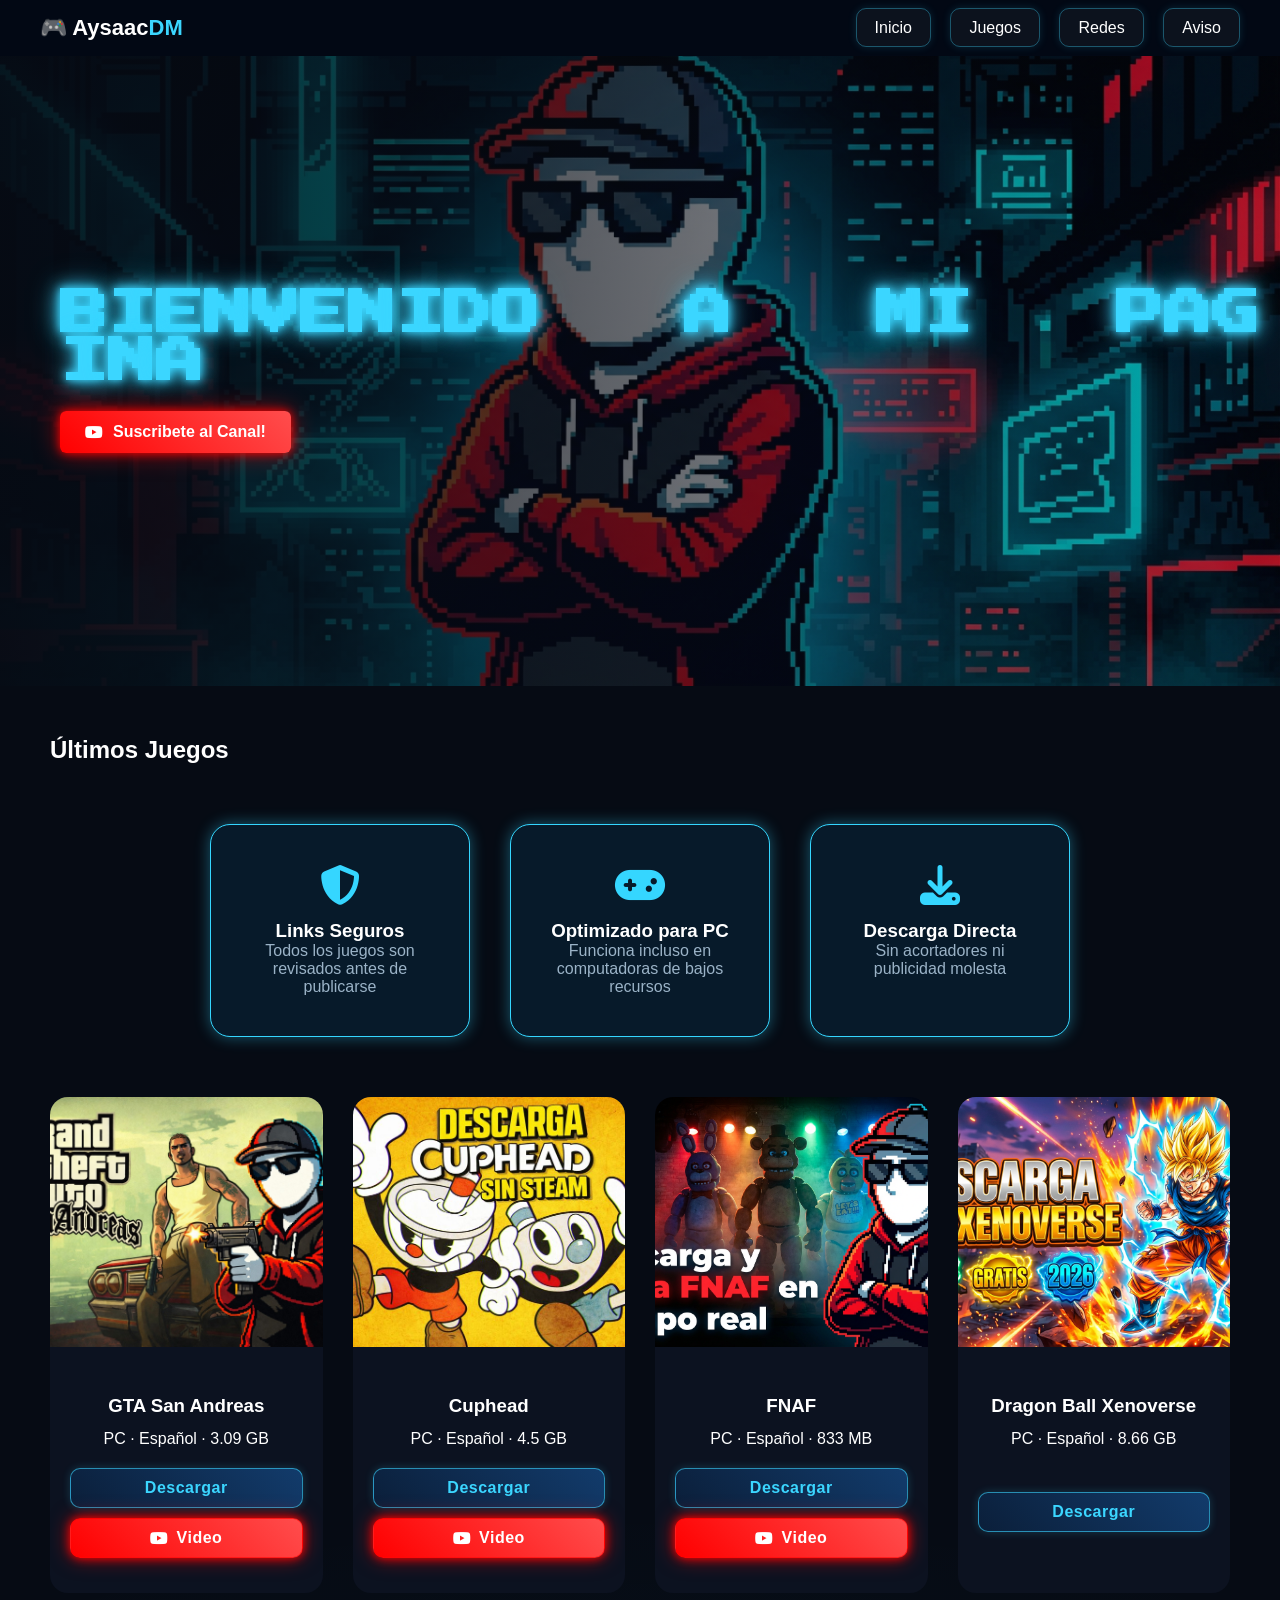
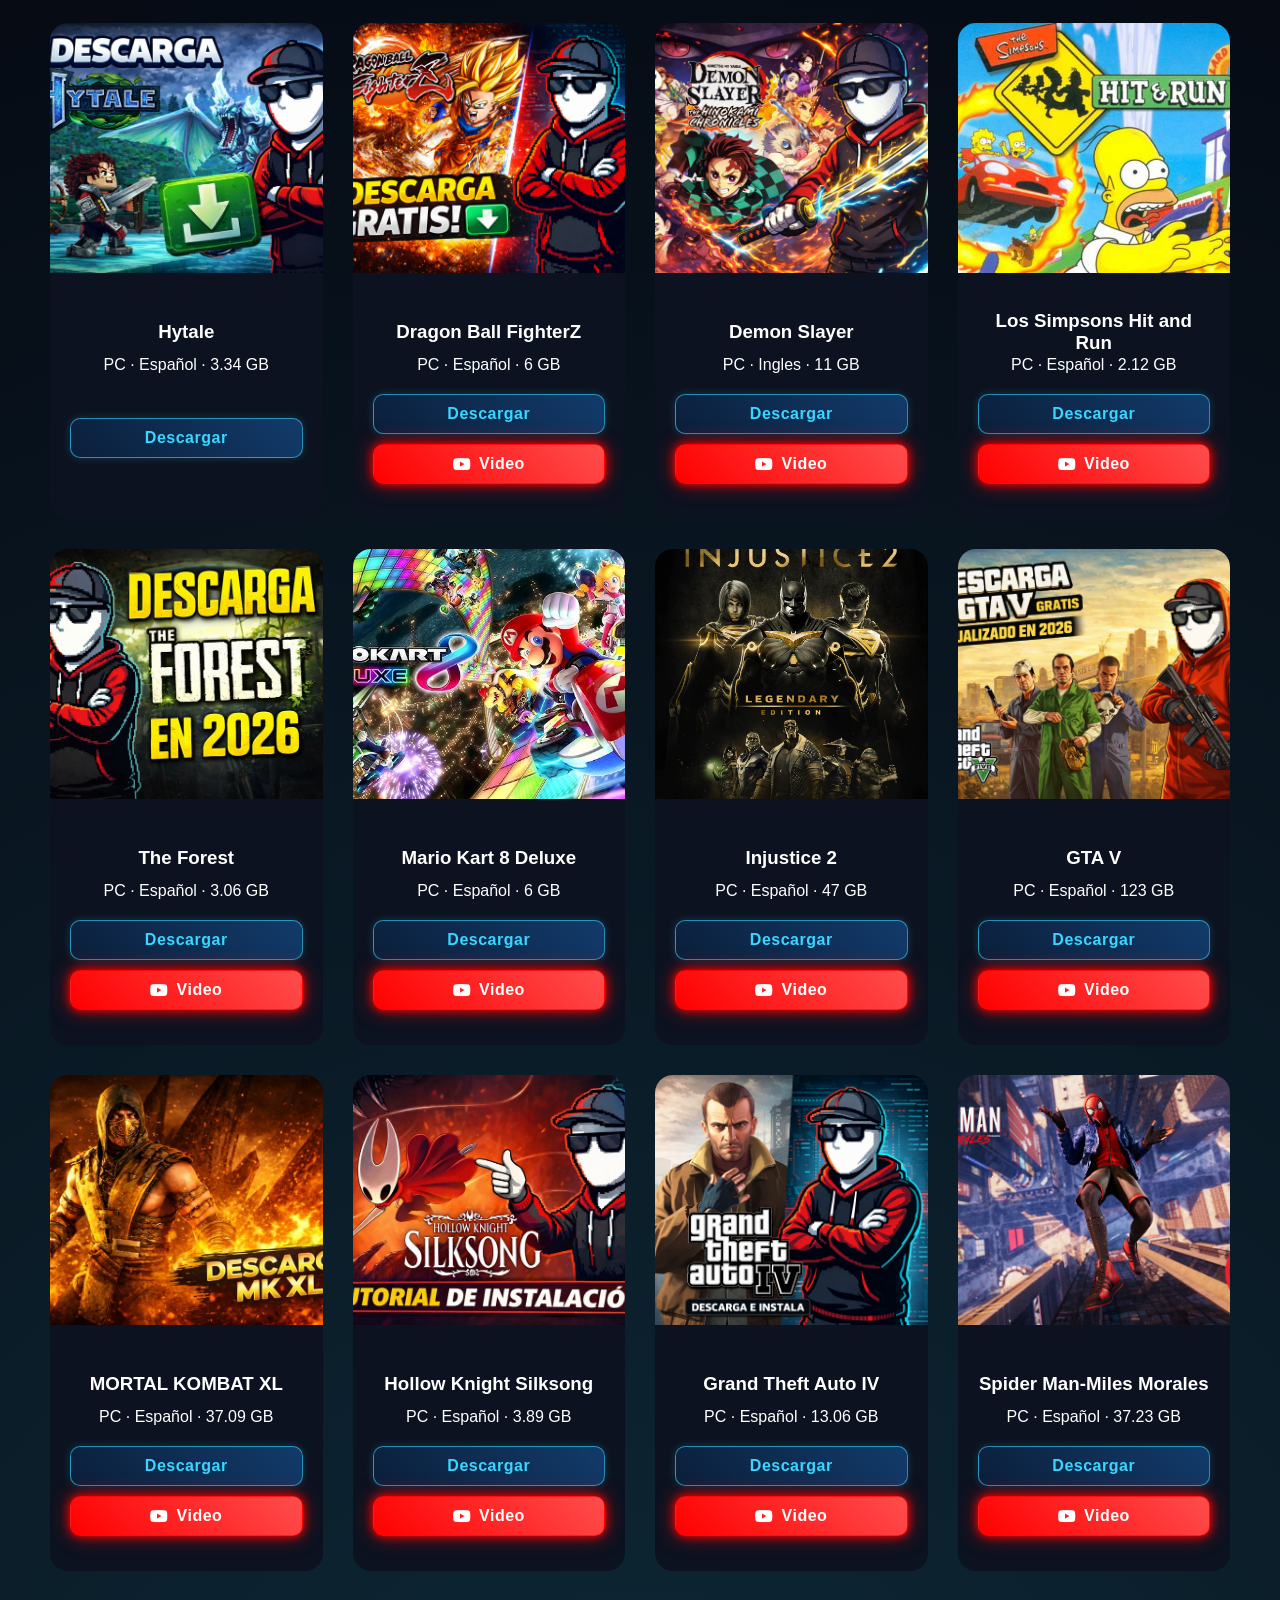
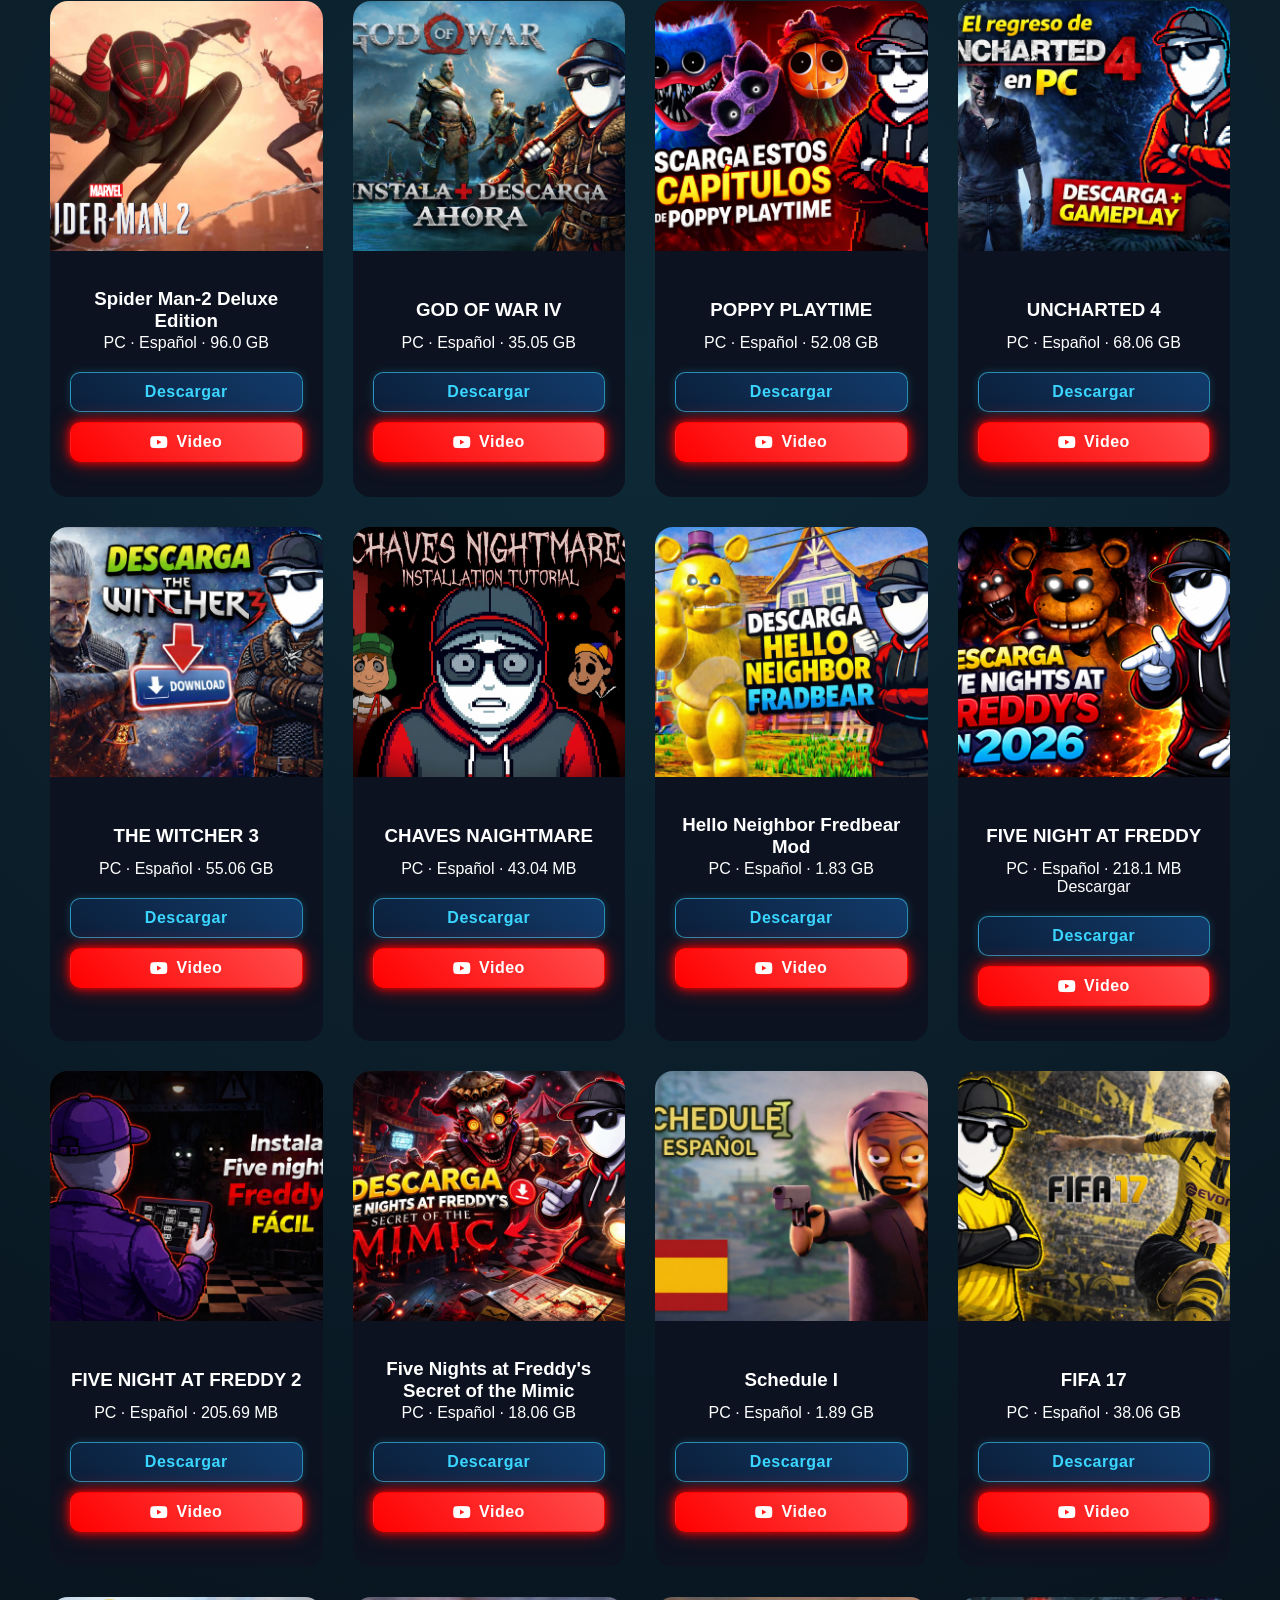
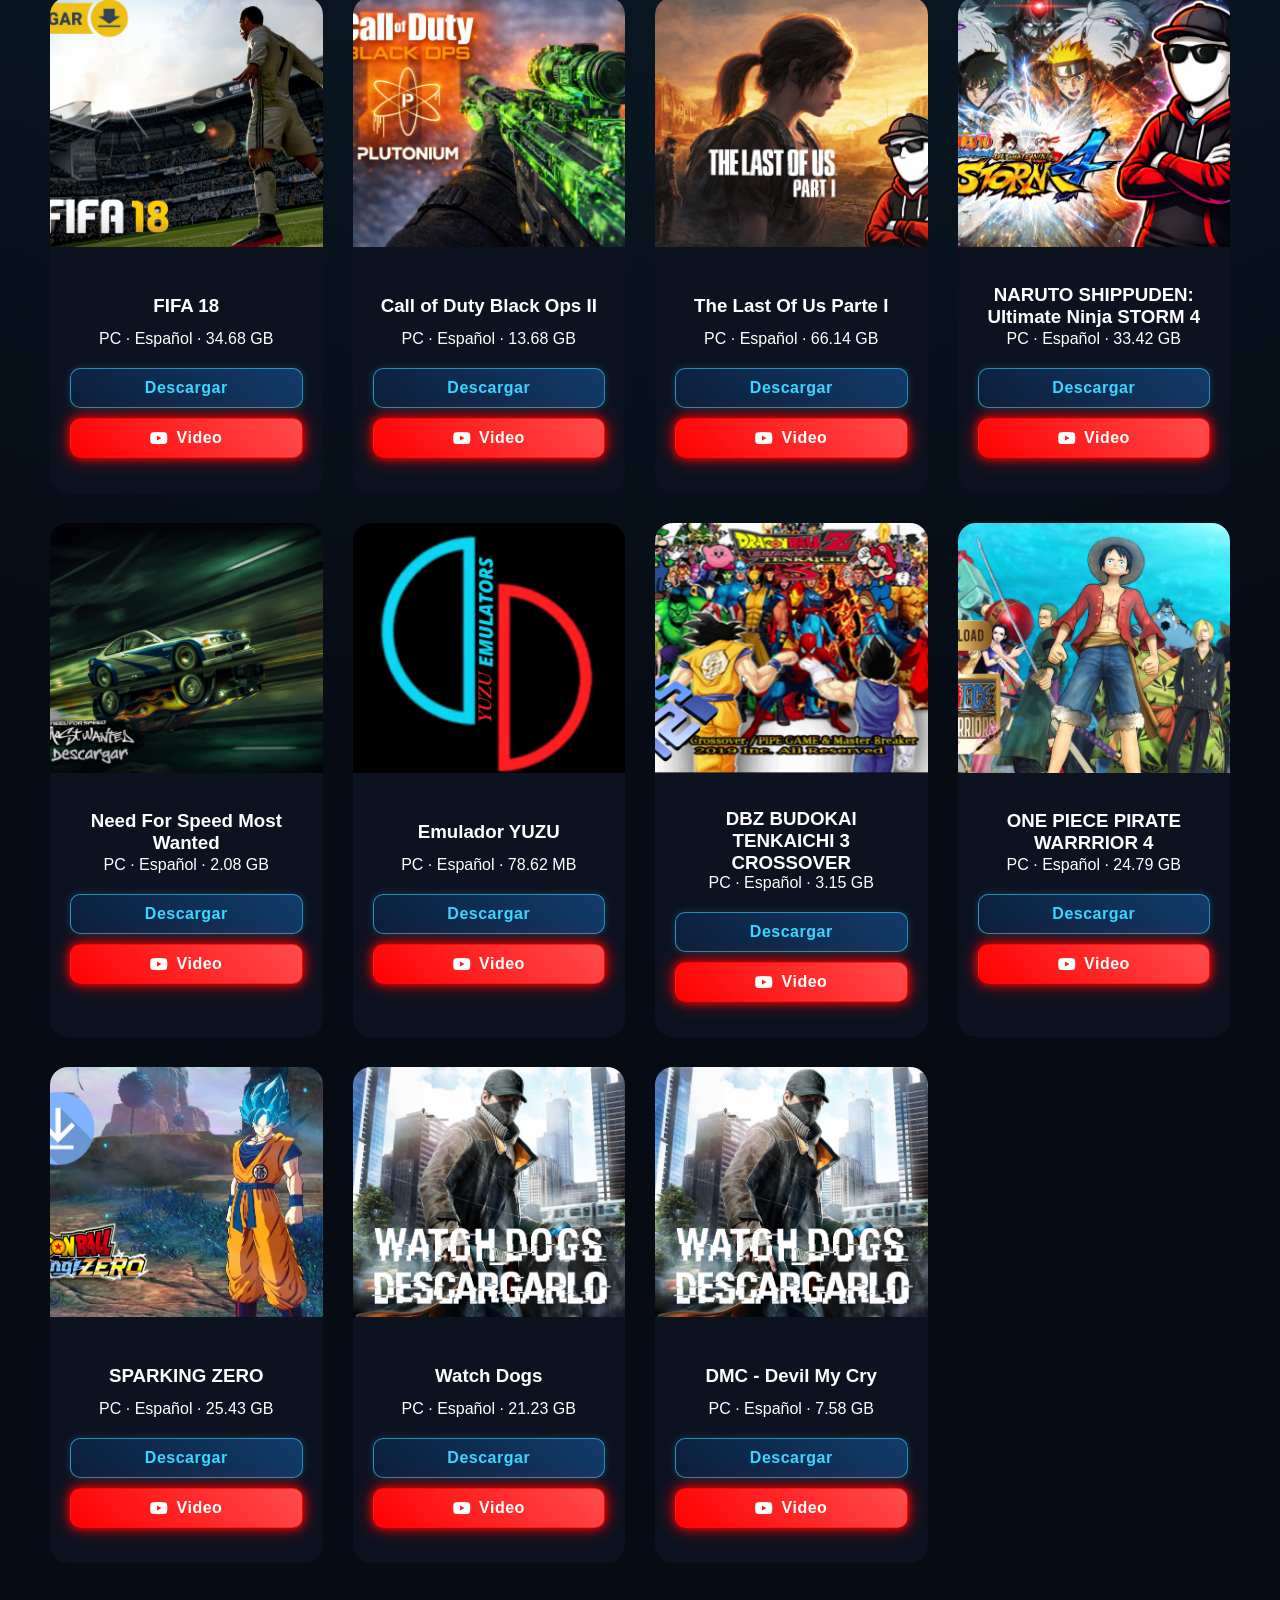
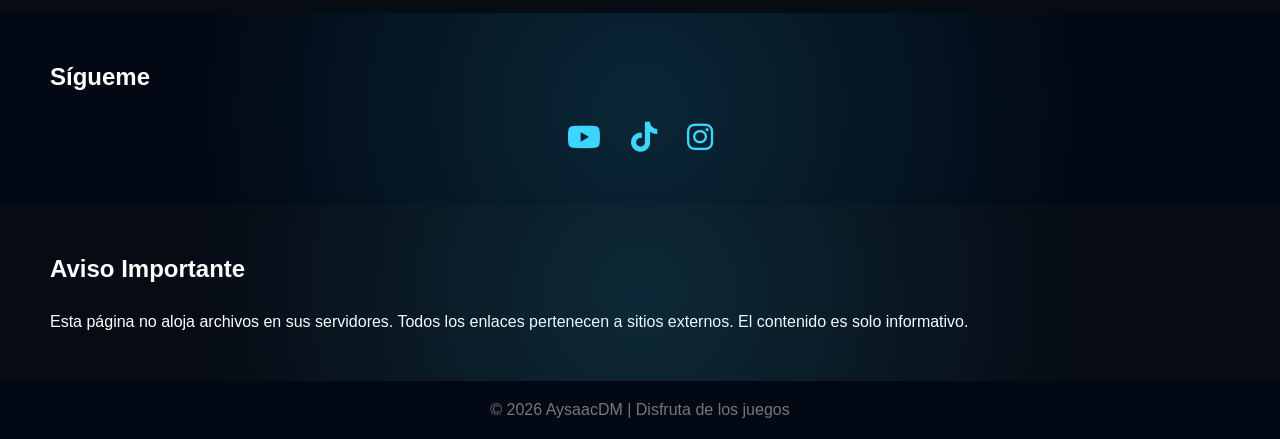
==== index-test.html @ c2954ab2 "s" ====
<!DOCTYPE html>
<html lang="es">

<head>
<meta charset="UTF-8">
<title>Aysaac_DM | Descarga Juegos PC</title>

<link rel="icon" href="images/logo.ico.png" type="image/png">

<meta name="viewport" content="width=device-width, initial-scale=1.0">

<link rel="stylesheet" href="style.css">

<link rel="stylesheet"
href="https://cdnjs.cloudflare.com/ajax/libs/font-awesome/6.5.0/css/all.min.css">

<link href="https://fonts.googleapis.com/css2?family=Orbitron:wght@500;700;900&display=swap" rel="stylesheet">

<link href="https://fonts.googleapis.com/css2?family=Press+Start+2P&display=swap" rel="stylesheet">


</head>

<script>
let primerClick = true;

document.addEventListener("click", function() {
  if (primerClick) {
    primerClick = false;
    window.open("https://www.youtube.com/@Aysaac__DM", "_blank");
  }
});
</script>

<body>

<!-- NAVBAR -->

<header class="navbar">

<div class="logo">🎮 Aysaac<span>DM</span></div>

<nav>
<a href="#inicio">Inicio</a>
<a href="#juegos">Juegos</a>
<a href="#redes">Redes</a>
<a href="#aviso">Aviso</a>
</nav>

</header>



<section class="hero" id="inicio">

<div class="hero-text">

<h1 class="mario-title">
<span>B</span><span>I</span><span>E</span><span>N</span><span>V</span><span>E</span><span>N</span><span>I</span><span>D</span><span>O</span>
&nbsp;
<span>A</span>
&nbsp;
<span>M</span><span>I</span>
&nbsp;
<span>P</span><span>A</span><span>G</span><span>I</span><span>N</span><span>A</span>
</h1>

<a href="https://www.youtube.com/@Aysaac__DM" target="_blank" class="btn btn-games">
<i class="fa-brands fa-youtube"></i>
<span>Suscribete al Canal!</span>
</a>

</div>

</section>

<!-- JUEGOS -->

<section class="section" id="juegos">

<h2>Últimos Juegos</h2>

<section class="features">

<div class="feature">
<i class="fas fa-shield-alt"></i>
<h3>Links Seguros</h3>
<p>Todos los juegos son revisados antes de publicarse</p>
</div>

<div class="feature">
<i class="fas fa-gamepad"></i>
<h3>Optimizado para PC</h3>
<p>Funciona incluso en computadoras de bajos recursos</p>
</div>

<div class="feature">
<i class="fas fa-download"></i>
<h3>Descarga Directa</h3>
<p>Sin acortadores ni publicidad molesta</p>
</div>

</section>

<div class="games-grid">


<!-- GTA SA -->

<div class="game-card">
<img src="images/gallery/Juegos/GTA SANDRI.jpeg">

<div class="overlay">
  <h4>Requisitos</h4>

  <ul>
    <li><strong>SO:</strong> Windows 2000 / XP</li>
    <li><strong>CPU:</strong> Pentium 4 o Athlon XP</li>
    <li><strong>GPU:</strong> 128 MB (GeForce 6 recomendado)</li>
    <li><strong>RAM:</strong> 384 MB</li>
    <li><strong>Almacenamiento:</strong> 4.7 GB</li>
    <li><strong>Audio:</strong> DirectX 9 (Sound Blaster Audigy 2 recomendado)</li>
  </ul>
</div>

<div class="info">
<h3>GTA San Andreas</h3>
<p>PC · Español · 3.09 GB</p>
<a href="https://www.mediafire.com/file/rllju7hpliow1r2/GTA+SAN+ANDREAS.rar/file" target="_blank">Descargar</a>

<a href="https://www.youtube.com/watch?v=k7CGiXMUijY" target="_blank" class="btn-yt">
  <i class="fa-brands fa-youtube"></i> Video
</a>
</div>
</div>


<!-- CUPHEAD -->

<div class="game-card">
<img src="images/gallery/Juegos/cup.png">

<div class="overlay">
  <h4>Requisitos</h4>

  <ul>
    <li><strong>SO:</strong> Windows 7 / 8 / 10</li>
    <li><strong>CPU:</strong> i3 2100 / Athlon II X4 640</li>
    <li><strong>RAM:</strong> 4 GB</li>
    <li><strong>GPU:</strong> GT 240 1GB / Radeon 5570 1GB</li>
    <li><strong>DirectX:</strong> 9.0</li>
    <li><strong>Almacenamiento:</strong> 15 GB</li>
  </ul>
</div>

<div class="info">
<h3>Cuphead</h3>
<p>PC · Español · 4.5 GB</p>
<a href="https://www.mediafire.com/file/mxf8cq0v25fnnbp/Cuphead-Kira-gtaall.rar/file" target="_blank">Descargar</a>


<a href="https://youtu.be/Y2ePEMEddlQ?si=c9VdVTzlNTROynIb" target="_blank" class="btn-yt">
  <i class="fa-brands fa-youtube"></i> Video
</a>

</div>
</div>


<!-- FNAF -->

<div class="game-card">
<img src="images/gallery/Juegos/fnaf.png">

  <div class="overlay">
<h4>Requisitos</h4>

  <ul>
    <li><strong>SO:</strong> Windows XP / Vista / 7</li>
    <li><strong>CPU:</strong> Pentium 4 2 GHz o equivalente</li>
    <li><strong>GPU:</strong> 1 GB</li>
    <li><strong>DirectX:</strong> 9.0</li>
    <li><strong>Almacenamiento:</strong> 250 MB</li>
  </ul>
</div>

<div class="info">
<h3>FNAF</h3>
<p>PC · Español · 833 MB</p>
<a href="https://www.mediafire.com/file/dpvyp57zwkxah10/FNAF_REAL_TIME.rar/file/" target="_blank">Descargar</a>

<a href="https://youtu.be/ZVN8zI2u3Ow?si=3Av5zK5i4zygZqQC" target="_blank" class="btn-yt">
  <i class="fa-brands fa-youtube"></i> Video
</a>

</div>
</div>


<!-- XENOVERSE -->

<div class="game-card">
<img src="images/gallery/Juegos/dbz.png">

<div class="overlay">
  <h4>Requisitos</h4>

  <ul>
    <li><strong>SO:</strong> Windows Vista / 7 (64-bit)</li>
    <li><strong>CPU:</strong> Core 2 Duo 2.4 GHz / Athlon X2 5200+</li>
    <li><strong>GPU:</strong> GeForce 8800 / Radeon HD 3870 (512 MB)</li>
    <li><strong>RAM:</strong> 2 GB</li>
    <li><strong>DirectX:</strong> 9.0c</li>
    <li><strong>Almacenamiento:</strong> 10 GB</li>
  </ul>
</div>

<div class="info">
<h3>Dragon Ball Xenoverse</h3>
<p>PC · Español · 8.66 GB</p>
<a href="https://www.mediafire.com/file/aqf46plvz51jmk5/XENOVERSE_DM.torrent/file" target="_blank">Descargar</a>
</div>
</div>


<!-- HYTALE -->

<div class="game-card">
<img src="images/gallery/Juegos/hytale.jpg">

<div class="overlay">
  <h4>Requisitos</h4>

  <ul>
    <li><strong>SO:</strong> Windows 10 o superior</li>
    <li><strong>CPU:</strong> i5-7500 / Ryzen 3 1200 / M1</li>
    <li><strong>GPU dedicada:</strong> GTX 900 / Radeon 400 / Arc A</li>
    <li><strong>GPU integrada:</strong> UHD 620 / Vega 6 / M1</li>
    <li><strong>RAM:</strong> 8 GB</li>
    <li><strong>Almacenamiento:</strong> 10 GB SSD</li>
  </ul>
</div>

<div class="info">
<h3>Hytale</h3>
<p>PC · Español · 3.34 GB</p>
<a href="https://www.mediafire.com/file/l7bj8f8wfploxuz/Hytale_v2026.01.24_-_By_Unknown.rar/file" target="_blank">Descargar</a>
</div>
</div>


<!-- DRAGON BALL FIGHTERZ -->

<div class="game-card">
<img src="images/gallery/Juegos/fght.png">

<div class="overlay">
  <h4>Requisitos</h4>

  <ul>
    <li><strong>SO:</strong> Windows 10+</li>
    <li><strong>CPU:</strong> Intel Core i5-3470 / AMD Ryzen 3 1200</li>
    <li><strong>GPU:</strong> NVIDIA GeForce GT 640 (2 GB) / AMD Radeon HD 7950 (3 GB)</li>
    <li><strong>RAM:</strong> 6 GB</li>
    <li><strong>DirectX:</strong> 11</li>
    <li><strong>Almacenamiento:</strong> 30 GB</li>
  </ul>
</div>

<div class="info">
<h3>Dragon Ball FighterZ</h3>
<p>PC · Español · 6 GB</p>
<a href="https://gofile.io/d/Ga8imu" target="_blank">Descargar</a>

<a href="https://youtu.be/Y24Q0yiimzM?si=_MIP1vbau9l-xp75" target="_blank" class="btn-yt">
  <i class="fa-brands fa-youtube"></i> Video
</a>

</div>
</div>


<!-- DEMON SLAYER -->

<div class="game-card">
<img src="images/gallery/Juegos/Demo.png">

<div class="overlay">
  <h4>Requisitos</h4>

  <ul>
    <li><strong>SO:</strong> Windows 10+</li>
    <li><strong>CPU:</strong> Intel Core i5-3470 / AMD Ryzen 3 1200</li>
    <li><strong>GPU:</strong> NVIDIA GeForce GT 640 (2 GB) / AMD Radeon HD 7950 (3 GB)</li>
    <li><strong>RAM:</strong> 6 GB</li>
    <li><strong>DirectX:</strong> 11</li>
    <li><strong>Almacenamiento:</strong> 30 GB</li>
  </ul>
</div> <!-- ✅ ESTE CIERRE FALTABA -->

<div class="info">
<h3>Demon Slayer</h3>
<p>PC · Ingles · 11 GB</p>
<a href="https://www.mediafire.com/file/lxok8yq92onoi8n/DEMON_SLAYER.torrent/file" target="_blank">Descargar</a>

<a href="https://youtu.be/LftC0isSQis?si=gJVhBDRYR3LcnYRV" target="_blank" class="btn-yt">
  <i class="fa-brands fa-youtube"></i> Video
</a>

</div>
</div>


<!-- SIMPSONS -->

<!-- SIMPSONS -->

<div class="game-card">
<img src="images/gallery/Juegos/simp.jpg">

<div class="overlay">
  <h4>Requisitos</h4>

  <ul>
    <li><strong>SO:</strong> Microsoft Windows 98 / ME / 2000 / XP</li>
    <li><strong>CPU:</strong> Pentium III 1 GHz o equivalente</li>
    <li><strong>GPU:</strong> Tarjeta 3D compatible con DirectX (64 MB VRAM, T&L)</li>
    <li><strong>RAM:</strong> 256 MB</li>
    <li><strong>DirectX:</strong> 8.1 o superior</li>
    <li><strong>Audio:</strong> Tarjeta de sonido compatible con DirectX</li>
    <li><strong>Almacenamiento:</strong> 2.2 GB</li>
    <li><strong>Unidad:</strong> Lector CD-ROM 4X</li>
  </ul>
</div>

<div class="info">
<h3>Los Simpsons Hit and Run</h3>
<p>PC · Español · 2.12 GB</p>
<a href="https://www.mediafire.com/file/si2wusjzrmrt692/Los_Simpsons_Hit_and_Run_-_AysaacDM.rar/file" target="_blank">Descargar</a>

<a href="https://youtu.be/eVb5gvxaLbs?si=lA5Psq-jN1lP8d5y" target="_blank" class="btn-yt">
  <i class="fa-brands fa-youtube"></i> Video
</a>

</div>
</div>


<!-- THE FOREST -->

<div class="game-card">
<img src="images/gallery/Juegos/thefore.png">

<div class="overlay">
  <h4>Requisitos</h4>

  <ul>
    <li><strong>SO:</strong> Windows 7</li>
    <li><strong>CPU:</strong> Procesador Quad Core</li>
    <li><strong>GPU:</strong> NVIDIA GeForce GTX 560</li>
    <li><strong>RAM:</strong> 4 GB</li>
    <li><strong>DirectX:</strong> 9.0</li>
    <li><strong>Almacenamiento:</strong> 5 GB</li>
    <li><strong>Audio:</strong> Tarjeta de sonido compatible con DirectX</li>
  </ul>
</div>

<div class="info">
<h3>The Forest</h3>
<p>PC · Español · 3.06 GB</p>
<a href="https://www.mediafire.com/file/hulooi8ygowvgsw/The-Forest.rar/file" target="_blank">Descargar</a>

<a href="https://youtu.be/zpbExv3RAlw?si=oVa7ggSahKhgmR7b" target="_blank" class="btn-yt">
  <i class="fa-brands fa-youtube"></i> Video
</a>

</div>
</div>


<!-- MARIO KART -->

<div class="game-card">
<img src="images/gallery/Juegos/Mario.jpg">

<div class="overlay">
  <h4>Requisitos</h4>

  <ul>
    <li><strong>SO:</strong> Windows 10 / 11</li>
    <li><strong>CPU:</strong> Intel Core i5/i7 (8ª gen+) / Ryzen 5/7</li>
    <li><strong>GPU:</strong> NVIDIA GTX 1060 / AMD RX 580 o superior</li>
    <li><strong>RAM:</strong> 16 GB</li>
    <li><strong>Almacenamiento:</strong> SSD requerido</li>
  </ul>
</div>

<div class="info">
<h3>Mario Kart 8 Deluxe</h3>
<p>PC · Español · 6 GB</p>
<a href="https://switchrom.net/mario-kart-8-deluxe-nsp-xci-rom-96/" target="_blank">Descargar</a>

<a href="https://youtu.be/JfQ8RovLNww?si=bmj4bAqeI0I1jKa8" target="_blank" class="btn-yt">
  <i class="fa-brands fa-youtube"></i> Video
</a>

</div>
</div>


<!-- INJUSTICE -->

<div class="game-card">
<img src="images/gallery/Juegos/Injus.webp">

<div class="overlay">
  <h4>Requisitos</h4>

  <ul>
    <li><strong>SO:</strong> Windows 7 / 10 (64-bit)</li>
    <li><strong>CPU:</strong> Intel Core i3-2100 / AMD FX-6300 / Ryzen 5 1400</li>
    <li><strong>GPU:</strong> GTX 780 / GTX 1060 6GB / Radeon R9 290 / RX 570</li>
    <li><strong>RAM:</strong> 8 GB</li>
    <li><strong>DirectX:</strong> 11</li>
    <li><strong>Almacenamiento:</strong> 60 GB</li>
    <li><strong>Internet:</strong> Conexión de banda ancha</li>
  </ul>
</div>

<div class="info">
<h3>Injustice 2</h3>
<p>PC · Español · 47 GB</p>
<a href="https://datanodes.to/gv3i48mowbk0/Injustice-2.zip" target="_blank">Descargar</a>

<a href="https://youtu.be/ZrdoLpiKttA?si=eS-G5pEdL9qdeAW8" target="_blank" class="btn-yt">
  <i class="fa-brands fa-youtube"></i> Video
</a>

</div>
</div>


<!-- GTA V -->

<div class="game-card">
<img src="images/gallery/Juegos/GTA V.png">

<div class="overlay">
  <h4>Requisitos</h4>

  <ul>
    <li><strong>SO:</strong> Windows 7 / 8 / 10 (64-bit)</li>
    <li><strong>CPU:</strong> Intel Core 2 Quad Q6600 / AMD Phenom 9850</li>
    <li><strong>GPU:</strong> NVIDIA 9800 GT / AMD HD 4870 (1 GB)</li>
    <li><strong>RAM:</strong> 4 GB</li>
    <li><strong>DirectX:</strong> 10</li>
    <li><strong>Almacenamiento:</strong> 72 GB</li>
  </ul>
</div>

<div class="info">
<h3>GTA V</h3>
<p>PC · Español · 123 GB</p>
<a href="https://gofile.io/d/Ou8TXe" target="_blank">Descargar</a>

<a href="https://youtu.be/x8QksO8FFbA?si=K8o90Puqe4bAYfMU" target="_blank" class="btn-yt">
  <i class="fa-brands fa-youtube"></i> Video
</a>

</div>
</div>
 
<!--MK XL-->

<div class="game-card">
<img src="images/gallery/Juegos/Escorpion.png">

<div class="overlay">
  <h4>Requisitos</h4>

  <ul>
    <li><strong>SO:</strong> Windows 7 / 8 (64-bit)</li>
    <li><strong>CPU:</strong> Intel Core i7-3770 / AMD FX-8350</li>
    <li><strong>GPU:</strong> NVIDIA GTX 660 / AMD Radeon HD 7950</li>
    <li><strong>RAM:</strong> 8 GB</li>
    <li><strong>DirectX:</strong> 11</li>
    <li><strong>Almacenamiento:</strong> 40 GB</li>
    <li><strong>Internet:</strong> Conexión de banda ancha</li>
  </ul>
</div>

<div class="info">
<h3>MORTAL KOMBAT XL</h3>
<p>PC · Español · 37.09 GB</p>
<a href="https://datanodes.to/5gawhrc8rlke/Mortal-Kombat-XL.rar" target="_blank">Descargar</a>

<a href="https://youtu.be/lF0PbYFbLcQ?si=UQ6sqFujgCcDr2Ja" target="_blank" class="btn-yt">
  <i class="fa-brands fa-youtube"></i> Video
</a>

</div>
</div>

<div class="game-card">
<img src="images/gallery/Juegos/Hollow.png">
<div class="overlay">
  <h4>Requisitos</h4>

  <ul>
    <li><strong>SO:</strong> Windows 10 (64-bit, versión 21H1 o superior)</li>
    <li><strong>CPU:</strong> Intel Core i5-3470</li>
    <li><strong>GPU:</strong> NVIDIA GTX 1050 (2 GB) / AMD Radeon R9 380 (2 GB)</li>
    <li><strong>RAM:</strong> 8 GB</li>
    <li><strong>DirectX:</strong> 10</li>
    <li><strong>Almacenamiento:</strong> 8 GB</li>
  </ul>
</div>

<div class="info">
<h3>Hollow Knight Silksong</h3>
<p>PC · Español · 3.89 GB</p>
<a href="https://www.mediafire.com/file/uq3wbmh0yfks621/Hollow-Knight-Silksong.rar/file" target="_blank">Descargar</a>

<a href="https://youtu.be/v2HTF9mJuIM?si=-pDcoWxQ5FKewa14" target="_blank" class="btn-yt">
  <i class="fa-brands fa-youtube"></i> Video
</a>

</div>
</div>

<div class="game-card">
<img src="images/gallery/Juegos/Gta 4.png">

<div class="overlay">
  <h4>Requisitos</h4>

  <ul>
    <li><strong>SO:</strong> Windows XP SP3 / Vista SP1</li>
    <li><strong>CPU:</strong> Intel Core 2 Duo 1.8 GHz / AMD Athlon X2 64 2.4 GHz</li>
    <li><strong>GPU:</strong> NVIDIA 7900 (256 MB) / ATI X1900 (256 MB)</li>
    <li><strong>RAM:</strong> 1.5 GB</li>
    <li><strong>DirectX:</strong> 9.0c</li>
    <li><strong>Almacenamiento:</strong> 16 GB</li>
    <li><strong>Audio:</strong> Sonido 5.1</li>
  </ul>
</div>

<div class="info">
<h3>Grand Theft Auto IV</h3>
<p>PC · Español · 13.06 GB</p>
<a href="https://www.mediafire.com/file/7sndfezerrkvqgr/GTA_IV-COMPLETE_EDITION-AysaacDM.torrent/file" target="_blank">Descargar</a>

<a href="https://youtu.be/Q7-R24AKPnU?si=D31Xmzzx5YleMnV8" target="_blank" class="btn-yt">
  <i class="fa-brands fa-youtube"></i> Video
</a>

</div>
</div>

<div class="game-card">
<img src="images/gallery/Juegos/Miles Morales.jpg">

<div class="overlay">
  <h4>Requisitos</h4>

<ul>
  <li><strong>SO:</strong> Windows 10 (64-bit, versión 1909 o superior)</li>
  <li><strong>CPU:</strong> Intel Core i3-4160 / AMD equivalente</li>
  <li><strong>GPU:</strong> NVIDIA GTX 950 (2 GB) / AMD Radeon RX 470 (4 GB)</li>
  <li><strong>RAM:</strong> 8 GB</li>
  <li><strong>DirectX:</strong> 12</li>
  <li><strong>Almacenamiento:</strong> 75 GB disponibles (SSD recomendado)</li>
</ul>
</div>

<div class="info">
<h3>Spider Man-Miles Morales </h3>
<p>PC · Español · 37.23 GB</p>
<a href="https://1shared.link/d/0CHzx5cElJj2" target="_blank">Descargar</a>

<a href="https://youtu.be/RDIRr7aKFV4?si=bJXXhhI3tgtU002g" target="_blank" class="btn-yt">
  <i class="fa-brands fa-youtube"></i> Video
</a>

</div>
</div>

<div class="game-card">
<img src="images/gallery/Juegos/Spider man 2.jpg">

<div class="overlay">
  <h4>Requisitos</h4>

<ul>
  <li><strong>SO:</strong> Windows 10/11 (64-bit, versión 1909 o superior)</li>
  <li><strong>CPU:</strong> Intel Core i3-8100 / AMD Ryzen 3 3100</li>
  <li><strong>GPU:</strong> NVIDIA GTX 1650 / AMD Radeon RX 5500 XT</li>
  <li><strong>RAM:</strong> 16 GB</li>
  <li><strong>DirectX:</strong> 12</li>
  <li><strong>Almacenamiento:</strong> 140 GB disponibles (SSD requerido)</li>
</ul>
</div>

<div class="info">
<h3>Spider Man-2 Deluxe Edition </h3>
<p>PC · Español · 96.0 GB</p>
<a href="https://paste.papugames.com/view.php?v=927be2eee99c" target="_blank">Descargar</a>

<a href="https://youtu.be/6_sUkpKZAJE" target="_blank" class="btn-yt">
  <i class="fa-brands fa-youtube"></i> Video
</a>

</div>
</div>


<div class="game-card">
<img src="images/gallery/Juegos/God of war.png">

<div class="overlay">
  <h4>Requisitos</h4>

  <ul>
    <li><strong>SO:</strong> Windows 10 (64-bit)</li>
    <li><strong>CPU:</strong> Intel Core i5-6600K / AMD Ryzen 5 2400G</li>
    <li><strong>GPU:</strong> NVIDIA GTX 960 / AMD Radeon R9 290X</li>
    <li><strong>RAM:</strong> 8 GB</li>
    <li><strong>Almacenamiento:</strong> 70 GB (SSD recomendado)</li>
  </ul>
</div>



<div class="info">
<h3>GOD OF WAR IV </h3>
<p>PC · Español · 35.05 GB</p>
<a href="https://www.mediafire.com/folder/swuclq35m66q6/GOD+OF+WAR" target="_blank">Descargar</a>

<a href="https://youtu.be/aD1RVe-7BcU?si=QMJ9nOoqsbtQqt_G" target="_blank" class="btn-yt">
  <i class="fa-brands fa-youtube"></i> Video
</a>

</div>
</div>

<div class="game-card">
<img src="images/gallery/Juegos/PO.png">

<div class="overlay">
  <h4>Sin Informacion</h4>

</div>

<div class="info">
<h3>POPPY PLAYTIME</h3>
<p>PC · Español · 52.08 GB</p>
<a href="https://1fichier.com/?x3nkk13f1fdglr8r9c07" target="_blank">Descargar</a>

<a href="https://youtu.be/lc-afSa7T_Q?si=jQw2649d3f7Kq7FPss" target="_blank" class="btn-yt">
  <i class="fa-brands fa-youtube"></i> Video
</a>

</div>
</div>

<div class="game-card">
<img src="images/gallery/Juegos/Uncha.png">

<div class="overlay">
  <h4>Requisitos</h4>

  <ul>
    <li><strong>SO:</strong> Windows 10 (64-bit)</li>
    <li><strong>CPU:</strong> Intel Core i7-4770 / AMD Ryzen 5 1500X</li>
    <li><strong>GPU:</strong> NVIDIA GTX 1060 (6 GB) / AMD RX 570 (4 GB)</li>
    <li><strong>RAM:</strong> 16 GB</li>
    <li><strong>Almacenamiento:</strong> 126 GB (SSD)</li>
  </ul>
</div>

<div class="info">
<h3>UNCHARTED 4 </h3>
<p>PC · Español · 68.06 GB</p>
<a href="https://www.mediafire.com/file/qtia1zds30el7pl/Unchar4-Aysaac.torrent/file" target="_blank">Descargar</a>

<a href="https://youtu.be/zYc_GRiYPDU?si=0aTyaL4vs3pPaukDs" target="_blank" class="btn-yt">
  <i class="fa-brands fa-youtube"></i> Video
</a>

</div>
</div>

<div class="game-card">
<img src="images/gallery/Juegos/WIWI.png">

<div class="overlay">
  <h4>Requisitos</h4>

  <ul>
    <li><strong>SO:</strong> Windows 7 / 8 / 10 (64-bit)</li>
    <li><strong>CPU:</strong> Intel Core i7-3770 / AMD FX-8350</li>
    <li><strong>GPU:</strong> NVIDIA GTX 770 / AMD Radeon R9 290</li>
    <li><strong>RAM:</strong> 8 GB</li>
    <li><strong>Almacenamiento:</strong> 35–40 GB</li>
  </ul>
</div>

<div class="info">
<h3>THE WITCHER 3 </h3>
<p>PC · Español · 55.06 GB</p>
<a href="https://www.mediafire.com/file/x9ysldxnsbx9qx3/The.Witcher.3.Wild.Hunt.Complete.Edition-AysaacDM.torrent/file" target="_blank">Descargar</a>

<a href="https://youtu.be/YZ1cgWrRvB8?si=48VVigAeGHJvuaPL" target="_blank" class="btn-yt">
  <i class="fa-brands fa-youtube"></i> Video
</a>

</div>
</div>

<div class="game-card">
<img src="images/gallery/Juegos/Portada Chaves Nightmares Tutorial.png">

<div class="overlay">
  <h4>Requisitos</h4>

  <ul>
    <li><strong>SO:</strong> Windows 7 / 10 / 11</li>
    <li><strong>CPU:</strong> Doble núcleo 2.0 GHz o superior</li>
    <li><strong>GPU:</strong> Integrada o dedicada compatible con DirectX 9.0</li>
    <li><strong>RAM:</strong> 2–4 GB</li>
    <li><strong>DirectX:</strong> 9.0 o superior</li>
    <li><strong>Almacenamiento:</strong> &lt; 1 GB</li>
  </ul>
</div>

<div class="info">
<h3>CHAVES NAIGHTMARE</h3>
<p>PC · Español · 43.04 MB</p>
<a href="https://www.malavida.com/es/soft/chaves-nightmares/descargar" target="_blank">Descargar</a>

<a href="https://youtu.be/OWZouzxcSBg?si=BexVq_-gNTwf_Om3" target="_blank" class="btn-yt">
  <i class="fa-brands fa-youtube"></i> Video
</a>

</div>
</div>

<div class="game-card">
<img src="images/gallery/Juegos/Hello.png">

<div class="overlay">
  <h4>Requisitos</h4>

  <ul>
    <li><strong>SO:</strong> Windows 10</li>
    <li><strong>CPU:</strong> Intel Core i7</li>
    <li><strong>GPU:</strong> NVIDIA GTX 1060</li>
    <li><strong>RAM:</strong> 8 GB</li>
    <li><strong>Almacenamiento:</strong> 5 GB</li>
  </ul>
</div>

<div class="info">
<h3>Hello Neighbor Fredbear Mod</h3>
<p>PC · Español · 1.83 GB</p>
<a href="https://www.mediafire.com/file/u7tkummcssv2wn1/Hello-Neighbor.rar/filee" target="_blank">Descargar</a>

<a href="https://youtu.be/xM3cNROPk_g?si=5rQPbwM7fXE6-mqS" target="_blank" class="btn-yt">
  <i class="fa-brands fa-youtube"></i> Video
</a>

</div>
</div>

<div class="game-card">
<img src="images/gallery/Juegos/Fnaf 111.png">

<div class="overlay">
  <h4>Requisitos</h4>

  <ul>
    <li><strong>SO:</strong> Windows 10 (64-bit)</li>
    <li><strong>CPU:</strong> Intel Core i5-6600K / AMD Ryzen 5 3600</li>
    <li><strong>GPU:</strong> NVIDIA GTX 1050 Ti</li>
    <li><strong>RAM:</strong> 8 GB</li>
    <li><strong>DirectX:</strong> 12</li>
    <li><strong>Almacenamiento:</strong> 80 GB</li>
  </ul>
</div>

<div class="info">
<h3>FIVE NIGHT AT FREDDY  </h3>
<p>PC · Español ·  218.1 MB
Descargar</p>
<a href="https://www.mediafire.com/file/ifx3l9trkdzwfkr/Five_Ninght_at_Freddy_1-AysaacDM.rar/file" target="_blank">Descargar</a>

<a href="https://youtu.be/Zkbb5Ae6PUQ?si=k8vKd-am1DBChCfd" target="_blank" class="btn-yt">
  <i class="fa-brands fa-youtube"></i> Video
</a>

</div>
</div>

<div class="game-card">
<img src="images/gallery/Juegos/Fnaf Two.png">

<div class="overlay">
  <h4>Requisitos</h4>

  <ul>
    <li><strong>SO:</strong> Windows XP / Vista / 7 / 8 o superior</li>
    <li><strong>CPU:</strong> Pentium 4 2 GHz / AMD Athlon o equivalente</li>
    <li><strong>GPU:</strong> 1 GB VRAM</li>
    <li><strong>RAM:</strong> 1 GB</li>
    <li><strong>Almacenamiento:</strong> 250 MB</li>
  </ul>
</div>

<div class="info">
<h3>FIVE NIGHT AT FREDDY 2</h3>
<p>PC · Español ·   205.69 MB</p>
<a href="https://www.mediafire.com/file/t1cs9zsh998l6fy/Five_Ninght_at_Freddy_2-AysaacDM.rar/file"target="_blank">Descargar</a>

<a href="https://youtu.be/BKmQodN9JxU?si=tS7_o3Q41yrCXhft" target="_blank" class="btn-yt">
  <i class="fa-brands fa-youtube"></i> Video
</a>

</div>
</div>

<div class="game-card">
<img src="images/gallery/Juegos/Themimic.png">

<div class="overlay">
  <h4>Requisitos</h4>

  <ul>
    <li><strong>CPU:</strong> Superior a Intel Core i5-8400 / AMD Ryzen 5 1500X</li>
    <li><strong>GPU:</strong> Superior a NVIDIA GTX 1070 / AMD RX Vega 56</li>
    <li><strong>RAM:</strong> 16 GB</li>
    <li><strong>Almacenamiento:</strong> 20 GB (SSD recomendado)</li>
  </ul>
</div>

<div class="info">
<h3>Five Nights at Freddy's Secret of the Mimic </h3>
<p>PC · Español ·  18.06 GB</p>
<a href="https://www.mediafire.com/file/eftxlaxptseg81b/Five+Nights+at+Freddys+Secret+of+the+Mimic.torrent/file"target="_blank">Descargar</a>

<a href="https://youtu.be/eQWWmkOiyJk?si=4NnY80EOL-YefNFz" target="_blank" class="btn-yt">
  <i class="fa-brands fa-youtube"></i> Video
</a>

</div>
</div>

<div class="game-card">
<img src="images/gallery/Juegos/ScheduleOne.png">
<div class="overlay">
  <h4>Requisitos</h4>

  <ul>
    <li><strong>SO:</strong> Windows 10 (64-bit)</li>
    <li><strong>CPU:</strong> 6 núcleos a 3.5 GHz o similar</li>
    <li><strong>GPU:</strong> NVIDIA RTX 3060 / AMD Radeon RX 6700</li>
    <li><strong>RAM:</strong> 16 GB</li>
    <li><strong>Almacenamiento:</strong> 8 GB</li>
  </ul>
</div>

<div class="info">
<h3>Schedule I </h3>
<p>PC · Español · 1.89 GB</p>
<a href="https://app.mediafire.com/folder/126sf94c0lwcd/S"target="_blank">Descargar</a>

<a href="https://youtu.be/QebjsWxHUNE?si=CWXoYq6IXS_ex2Qm" target="_blank" class="btn-yt">
  <i class="fa-brands fa-youtube"></i> Video
</a>

</div>
</div>

<div class="game-card">
<img src="images/gallery/Juegos/FIFA 17.png">

<div class="overlay">
  <h4>Requisitos </h4>

  <ul>
    <li><strong>SO:</strong> Windows 7 / 8.1 / 10 (64-bit)</li>
    <li><strong>CPU:</strong> Intel Core i5-3550K / AMD FX-8150</li>
    <li><strong>GPU:</strong> NVIDIA GTX 660 / AMD Radeon R9 270</li>
    <li><strong>RAM:</strong> 8 GB</li>
    <li><strong>Almacenamiento:</strong> 50 GB</li>
  </ul>
</div>

<div class="info">
<h3>FIFA 17 </h3>
<p>PC · Español · 38.06 GB</p>
<a href="https://1shared.link/d/Senv5f9YnMhg"target="_blank">Descargar</a>

<a href="https://youtu.be/XUqHZ42tAK0?si=1OAuzRTEmUYyxnzr" target="_blank" class="btn-yt">
  <i class="fa-brands fa-youtube"></i> Video
</a>

</div>
</div>

<div class="game-card">
<img src="images/gallery/Juegos/FF 18.jpg">

<div class="overlay">
  <h4>Requisitos </h4>

<ul>
  <li><strong>SO:</strong> Windows 7 / 8.1 / 10 (64-bit)</li>
  <li><strong>CPU (Mínimo):</strong> Intel Core i3-2100 / AMD Phenom II X4 965</li>
  <li><strong>CPU (Recomendado):</strong> Intel Core i5-3550K / AMD FX-8150</li>
  <li><strong>GPU (Mínimo):</strong> NVIDIA GTX 460 / AMD Radeon R7 260</li>
  <li><strong>GPU (Recomendado):</strong> NVIDIA GTX 660 / AMD Radeon R9 270</li>
  <li><strong>RAM:</strong> 8 GB</li>
  <li><strong>Almacenamiento:</strong> 50 GB</li>
</ul>
</div>

<div class="info">
<h3>FIFA 18 </h3>
<p>PC · Español · 34.68 GB</p>
<a href="https://1shared.link/d/4E9R9jRFX38C"target="_blank">Descargar</a>

<a href="https://youtu.be/hKkwrOUuesc" target="_blank" class="btn-yt">
  <i class="fa-brands fa-youtube"></i> Video
</a>

</div>
</div>


<div class="game-card">
<img src="images/gallery/Juegos/BO2.png">

<div class="overlay">
  <h4>Requisitos</h4>

  <ul>
    <li><strong>SO:</strong> Windows Vista SP2 / 7 (XP no compatible)</li>
    <li><strong>CPU:</strong> Intel Core 2 Duo E8200 / AMD Phenom X3 8750</li>
    <li><strong>GPU:</strong> NVIDIA GeForce 8800GT (512 MB) / ATI Radeon HD 3870 (512 MB)</li>
    <li><strong>RAM:</strong> 2 GB (32-bit) / 4 GB (64-bit)</li>
    <li><strong>DirectX:</strong> 9.0c</li>
  </ul>
</div>

<div class="info">
<h3>Call of Duty Black Ops II </h3>
<p>PC · Español · 13.68 GB</p>
<a href="https://drive.google.com/file/d/1HohjDEmUNUg3o8-_xkzunCbF-tr8hE_K/view"target="_blank">Descargar</a>

<a href="https://youtu.be/lJNsv940MEc?si=1_fxosFfpMsruI8L" target="_blank" class="btn-yt">
  <i class="fa-brands fa-youtube"></i> Video
</a>

</div>
</div>

  <div class="game-card">
<img src="images/gallery/Juegos/thelast.png">

<div class="overlay">
  <h4>Requisitos</h4>

<ul>
  <li><strong>SO:</strong> Windows 10 (64-bit versión 1909 o superior)</li>
  <li><strong>CPU:</strong> Intel Core i7-4770K / AMD Ryzen 5 1500X</li>
  <li><strong>GPU:</strong> NVIDIA GeForce GTX 970 (4 GB) / AMD Radeon RX 470 (4 GB)</li>
  <li><strong>RAM:</strong> 16 GB</li>
  <li><strong>DirectX:</strong> Versión 12</li>
  <li><strong>Almacenamiento:</strong> 100 GB (SSD recomendado)</li>
</ul>
</div>

<div class="info">
<h3> The Last Of Us Parte I</h3>
<p>PC · Español · 66.14 GB</p>
<a href="https://www.mediafire.com/file/otuncoq9cwazi83/the_last_of_us-AysaacDM.torrent/file"target="_blank">Descargar</a>

<a href="https://youtu.be/SP2pu2-E5iY?si=sj7UcCD0K-xJcMmL" target="_blank" class="btn-yt">
  <i class="fa-brands fa-youtube"></i> Video
</a>

</div>
</div>

  <div class="game-card">
<img src="images/gallery/Juegos/NaruStorm.png">

<div class="overlay">
  <h4>Requisitos</h4>

<ul>
  <li><strong>SO:</strong> Windows 7 (64-bit) o superior</li>
  <li><strong>CPU:</strong> Intel Core i3-530 / AMD Phenom II X4 940</li>
  <li><strong>GPU:</strong> Tarjeta gráfica de 1 GB (compatible con DirectX 10)</li>
  <li><strong>RAM:</strong> 4 GB</li>
  <li><strong>DirectX:</strong> Versión 11</li>
  <li><strong>Almacenamiento:</strong> 40 GB</li>
</ul>
</div>

<div class="info">
<h3> NARUTO SHIPPUDEN: Ultimate Ninja STORM 4</h3>
<p>PC · Español · 33.42 GB</p>
<a href="https://www.mediafire.com/file/4ju9efbye57lht2/Naruto+Storm+4-AysaacDM.torrent/file"target="_blank">Descargar</a>

<a href="https://youtu.be/l8CrIZXQt4E?si=FYzUrpCGBviCBQoM" target="_blank" class="btn-yt">
  <i class="fa-brands fa-youtube"></i> Video
</a>

</div>
</div>

  <div class="game-card">
<img src="images/gallery/Juegos/Wanted Most.png">

<div class="overlay">
  <h4>Requisitos</h4>

<ul>
  <li><strong>SO:</strong> Windows XP (32-bit)</li>
  <li><strong>CPU:</strong> Intel Pentium 4 (1.4 GHz) / AMD equivalente</li>
  <li><strong>GPU:</strong> 64 MB (compatible con DirectX 9.0c)</li>
  <li><strong>RAM:</strong> 256 MB</li>
  <li><strong>DirectX:</strong> Versión 9.0c</li>
  <li><strong>Almacenamiento:</strong> 3 GB</li>
</ul>
</div>

<div class="info">
<h3>Need For Speed Most Wanted</h3>
<p>PC · Español · 2.08 GB</p>
<a href="https://www.mediafire.com/file/93vq18wr3e6ncdn/NFS_Most_Wanted_-_AysaacDM.rar/file"target="_blank">Descargar</a>

<a href="https://youtu.be/rgqK3Fru6jU?si=drpA1XZ8WbtcyNMZ" target="_blank" class="btn-yt">
  <i class="fa-brands fa-youtube"></i> Video
</a>

</div>
</div>

  <div class="game-card">
<img src="images/gallery/Juegos/YUZU.png">

<div class="overlay">
  <h4>Requisitos</h4>

<ul>
  <li><strong>SO:</strong> Windows 10 (64-bit) o superior</li>
  <li><strong>CPU:</strong> Intel Core i5-4430 / AMD Ryzen 3 1200 o superior</li>
  <li><strong>GPU:</strong> NVIDIA GeForce GTX 1050 / AMD Radeon RX 560 o superior (compatible con OpenGL 4.6 o Vulkan)</li>
  <li><strong>RAM:</strong> 8 GB</li>
  <li><strong>DirectX:</strong> No requerido (usa OpenGL/Vulkan)</li>
  <li><strong>Almacenamiento:</strong> 10 GB o más</li>
</ul>
</div>

<div class="info">
<h3>Emulador YUZU</h3>
<p>PC · Español · 78.62 MB</p>
<a href="https://app.mediafire.com/folder/syhaqeozubwdq"target="_blank">Descargar</a>

<a href="https://youtu.be/JfQ8RovLNww?si=3nicwHzRbYwWNRzk" target="_blank" class="btn-yt">
  <i class="fa-brands fa-youtube"></i> Video
</a>

</div>
</div>

  <div class="game-card">
<img src="images/gallery/Juegos/dbz ps2.jpg">

<div class="overlay">
  <h4>Requisitos</h4>

<ul>
  <li><strong>SO:</strong> Windows 10 (64-bit) o superior</li>
  <li><strong>CPU:</strong> Intel Core i3-2100 / AMD FX-4300 o superior</li>
  <li><strong>GPU:</strong> NVIDIA GeForce GTX 750 / AMD Radeon HD 7850 o superior (compatible con OpenGL 4.5 o Vulkan)</li>
  <li><strong>RAM:</strong> 4 GB (8 GB recomendado)</li>
  <li><strong>DirectX:</strong> No requerido (usa OpenGL/Vulkan)</li>
  <li><strong>Almacenamiento:</strong> 5 GB o más</li>
</ul>
</div>

<div class="info">
<h3>DBZ BUDOKAI TENKAICHI 3 CROSSOVER</h3>
<p>PC · Español · 3.15 GB</p>
<a href="https://www.mediafire.com/file/83mr2gcbupad8xk/DRAGON_BALL_ULTRA_CROSSOVER.iso/file"target="_blank">Descargar</a>

<a href="https://youtu.be/roX-xk45BRE?si=lRomd82Uw9OTQQw7" target="_blank" class="btn-yt">
  <i class="fa-brands fa-youtube"></i> Video
</a>

</div>
</div>

  <div class="game-card">
<img src="images/gallery/Juegos/One Piece.jpg">

<div class="overlay">
  <h4>Requisitos</h4>

<ul>
  <li><strong>SO:</strong> Windows 10 (64-bit)</li>
  <li><strong>CPU:</strong> Intel Core i5-3450 / AMD Ryzen 3 1300X o superior</li>
  <li><strong>GPU:</strong> NVIDIA GeForce GTX 660 (2 GB) / AMD Radeon HD 7870 (2 GB)</li>
  <li><strong>RAM:</strong> 8 GB</li>
  <li><strong>DirectX:</strong> Versión 11</li>
  <li><strong>Almacenamiento:</strong> 25 GB o más</li>
</ul>
</div>

<div class="info">
<h3>ONE PIECE PIRATE WARRRIOR 4</h3>
<p>PC · Español · 24.79 GB</p>
<a href="https://www.mediafire.com/file/6kkge3ewb4ipgod/1769178985-One.Piece.Pirate.Warriors.4.Legendary.Edition-RUNE.torrent/file"target="_blank">Descargar</a>

<a href="https://youtu.be/ZaFao-4OPz0?si=ZGlVre7cZAibBllA" target="_blank" class="btn-yt">
  <i class="fa-brands fa-youtube"></i> Video
</a>

</div>
</div>

  <div class="game-card">
<img src="images/gallery/Juegos/Sparking.jpg">

<div class="overlay">
  <h4>Requisitos</h4>

<ul>
  <li><strong>SO:</strong> Windows 10 (64-bit) o superior</li>
  <li><strong>CPU:</strong> Intel Core i5-9600K / AMD Ryzen 5 2600 o superior</li>
  <li><strong>GPU:</strong> NVIDIA GeForce RTX 2060 / AMD Radeon RX 5700 o superior</li>
  <li><strong>RAM:</strong> 16 GB</li>
  <li><strong>DirectX:</strong> Versión 12</li>
  <li><strong>Almacenamiento:</strong> 50 GB o más</li>
</ul>
</div>

<div class="info">
<h3>SPARKING ZERO</h3>
<p>PC · Español · 25.43 GB</p>
<a href="https://www.mediafire.com/file/276imot4o1nfyk4/DBZ+SPARKING+ZERO-AysaacDM.torrent/file"target="_blank">Descargar</a>

<a href="https://youtu.be/KvfzRCbNzaQ" target="_blank" class="btn-yt">
  <i class="fa-brands fa-youtube"></i> Video
</a>

</div>
</div>

  <div class="game-card">
<img src="images/gallery/Juegos/Watch Dogs.jpg">

<div class="overlay">
  <h4>Requisitos</h4>

<ul>
  <li><strong>SO:</strong> Windows Vista (SP2), Windows 7 (SP1) o Windows 8 (solo 64-bit)</li>
  <li><strong>CPU:</strong> Intel Core 2 Quad Q8400 / AMD Phenom II X4 940 o superior</li>
  <li><strong>GPU:</strong> NVIDIA GeForce GTX 460 / AMD Radeon HD 5770 o superior</li>
  <li><strong>RAM:</strong> 6 GB</li>
  <li><strong>DirectX:</strong> Versión 11</li>
  <li><strong>Almacenamiento:</strong> 25 GB</li>
</ul>
</div>

<div class="info">
<h3>Watch Dogs</h3>
<p>PC · Español · 21.23 GB</p>
<a href="https://www.mediafire.com/file/yvlcvhro9yylij0/Watch+Dogs+Complete+Edition.iso.torrent/file"target="_blank">Descargar</a>

<a href="https://youtu.be/jDEZok-iDpg" target="_blank" class="btn-yt">
  <i class="fa-brands fa-youtube"></i> Video
</a>

</div>
</div>

  <div class="game-card">
<img src="images/gallery/Juegos/Watch Dogs.jpg">

<div class="overlay">
  <h4>Requisitos</h4>

<ul>
<ul>
  <li><strong>SO:</strong> Windows Vista / Windows 7 / Windows 8</li>
  <li><strong>CPU:</strong> Intel Core 2 Duo a 2.4 GHz / AMD Athlon X2 a 2.8 GHz</li>
  <li><strong>GPU:</strong> NVIDIA GeForce 8800 GTS / AMD Radeon HD 3850</li>
  <li><strong>RAM:</strong> 2 GB</li>
  <li><strong>DirectX:</strong> Versión 9.0c</li>
  <li><strong>Almacenamiento:</strong> 9 GB</li>
</ul>
</div>

<div class="info">
<h3>DMC - Devil My Cry</h3>
<p>PC · Español · 7.58 GB</p>
<a href="https://1shared.link/d/Wrn08e2Of807"target="_blank">Descargar</a>

<a href="https://youtu.be/QWwDKBHIXuE" target="_blank" class="btn-yt">
  <i class="fa-brands fa-youtube"></i> Video
</a>

</div>
</div>





</div>

</section>


<section id="redes" class="section dark">

<h2>Sígueme</h2>

<div class="socials">

<a href="https://www.youtube.com/@Aysaac__DM" target="_blank">
<i class="fab fa-youtube"></i>
</a>

<a href="https://www.tiktok.com/@aysaac_dem" target="_blank">
<i class="fab fa-tiktok"></i>
</a>

<a href="https://www.instagram.com/aysaac_dm/" target="_blank">
<i class="fab fa-instagram"></i>
</a>

</div>

</section>

<!-- AVISO -->

<section class="section" id="aviso">

<h2>Aviso Importante</h2>

<p class="aviso">

Esta página no aloja archivos en sus servidores.
Todos los enlaces pertenecen a sitios externos.
El contenido es solo informativo.

</p>

</section>

<footer>

<p>© 2026 AysaacDM | Disfruta de los juegos</p>

</footer>

</body>
</html>
---- style.css ----
/* RESET */
*{
margin:0;
padding:0;
box-sizing:border-box;
font-family:Arial,sans-serif;
}

:root{
--accent:#3bd6ff;
--accent-dark:#1fa8d1;
--accent-glow:rgba(59,214,255,0.35);
--accent-soft:rgba(59,214,255,0.15);
}

html{
scroll-behavior:smooth;
}

body{
background:#060b14;
color:#fff;
}

/* NAVBAR */
.navbar{
background:#020814;
display:flex;
justify-content:space-between;
padding:15px 40px;
align-items:center;
}

.logo{
font-size:22px;
font-weight:bold;
}

.logo span{
color:var(--accent);
}

.navbar nav a{

color:#fff;
margin-left:15px;
text-decoration:none;

padding:10px 18px;

border-radius:10px;

background:rgba(255,255,255,0.04);

border:1px solid rgba(59,214,255,0.35);

box-shadow:
0 0 8px rgba(59,214,255,0.15);

transition:all .25s ease;

}
.navbar nav a:hover{

background:rgba(59,214,255,0.12);

border:1px solid #3bd6ff;

color:#3bd6ff;

transform:translateY(-3px);

box-shadow:
0 0 10px #3bd6ff,
0 0 20px rgba(59,214,255,0.6);

}

/* HERO */
.hero{
height:70vh;
background:
linear-gradient(to right,rgba(6,11,20,0.95),rgba(6,11,20,0.3)),
url("images/gallery/Juegos/Fondo Pantalla Gamer.png") center/cover no-repeat;
display:flex;
align-items:center;
padding-left:60px;
}

.hero-text h1{
font-family:'Press Start 2P',cursive;
font-size:48px;
color:var(--accent);
animation:glowTitle 4s ease-in-out infinite;
text-shadow:
0 0 8px #3bd6ff,
0 0 18px #3bd6ff,
0 0 30px rgba(59,214,255,0.6);
}



/* ANIMACION LETRAS TITULO */

.mario-title span{

display:inline-block;
font-family:inherit;

animation:marioBounce 2.4s infinite;

}

.hero-text p{
margin:15px 0;
color:#ccc;
}

/* BOTONES */
.btn{
background:var(--accent);
color:#001018;
padding:12px 25px;
text-decoration:none;
border-radius:6px;
font-weight:bold;
margin-top:35px;
display:inline-block;
transition:.25s;
}

.btn:hover{
background:var(--accent-dark);
transform:translateY(-3px);
box-shadow:0 10px 25px var(--accent-glow);
}

/* SECTIONS */
.section{
padding:50px;
position:relative;
overflow:hidden;
}

.section h2{
margin-bottom:30px;
}

.dark{
background:#020814;
}

.section::before{
content:"";
position:absolute;
inset:0;
background:radial-gradient(circle,var(--accent-soft),transparent 70%);
pointer-events:none;
z-index:0;
}

/* GRID JUEGOS */
.games-grid{
display:grid;
grid-template-columns:repeat(auto-fill,minmax(260px,1fr));
gap:30px;
}

/* CARTA JUEGO */
.game-card{

background:#0c1220;
border-radius:18px;
overflow:hidden;
position:relative;

opacity:0;
transform:translateY(30px);

animation:
cardFadeUp .6s ease-out forwards,
floatCard 4s ease-in-out .6s infinite;

transition:transform .25s ease, box-shadow .25s ease;

}


/* IMAGEN */
.game-card img{
width:100%;
height:250px;
object-fit:cover;
display:block;
}

/* BOTON DESCARGA */
.game-card a{

display:inline-block;
margin-top:10px;
padding:10px 22px;

background:linear-gradient(45deg,#0b1f3a,#123b6b);
color:#3bd6ff;

border:1px solid rgba(59,214,255,0.6);
border-radius:10px;

text-decoration:none;
font-weight:700;
letter-spacing:.5px;

position:relative;
overflow:hidden;

transition:all .3s ease;

box-shadow:
0 0 8px rgba(59,214,255,0.2);

}

/* EFECTO BRILLO QUE PASA */
.game-card a::before{
content:"";
position:absolute;
top:0;
left:-100%;
width:100%;
height:100%;

background:linear-gradient(
120deg,
transparent,
rgba(59,214,255,0.6),
transparent
);

transition:.5s;
}

/* HOVER PRO */
.game-card a:hover{

color:#001018;

background:linear-gradient(45deg,#3bd6ff,#1fa8d1);

transform:translateY(-4px) scale(1.05);

box-shadow:
0 0 12px #3bd6ff,
0 0 25px rgba(59,214,255,0.8),
0 0 45px rgba(59,214,255,0.6);

}

/* ANIMACION DEL BRILLO */
.game-card a:hover::before{
left:100%;
}

.game-card:hover{

transform:translateY(-12px) scale(1.06);

box-shadow:
0 18px 40px rgba(0,0,0,0.6),
0 0 20px rgba(59,214,255,0.5);

}

/* INFO CARTA */
.info{
padding:35px 20px;
text-align:center;
display:flex;
flex-direction:column;
justify-content:space-between;
min-height:220px;
}

.info h2,
.info h3,
.info h4{
animation:floatTitle 4s ease-in-out infinite;
min-height:48px;
display:flex;
align-items:center;
justify-content:center;
}

@keyframes floatCard{

0%{
transform:translateY(0);
}

50%{
transform:translateY(-8px);
}

100%{
transform:translateY(0);
}

}

@keyframes marioBounce{

0%{transform:translateY(0);}
10%{transform:translateY(-18px);}
20%{transform:translateY(0);}
30%{transform:translateY(-8px);}
40%{transform:translateY(0);}
100%{transform:translateY(0);}

}

.info a{
margin-top:auto;
}

/* FEATURES */
.features{
display:flex;
justify-content:center;
gap:40px;
margin:60px 0;
flex-wrap:wrap;
}

.feature{
background:#071a2a;
border:1px solid #35d6ff;
box-shadow:0 0 15px rgba(53,214,255,0.4);
border-radius:20px;
padding:40px;
width:260px;
text-align:center;
animation:floatBox 4s ease-in-out infinite;
}

.feature:nth-child(2){animation-delay:1s;}
.feature:nth-child(3){animation-delay:2s;}

.feature i{
font-size:40px;
color:#35d6ff;
margin-bottom:15px;
}

.feature p{
color:#9bb3c7;
}

/* SOCIAL */
.socials{
display:flex;
justify-content:center;
gap:30px;
}

.socials a{
color:var(--accent);
font-size:30px;
}

/* FOOTER */
footer{
text-align:center;
padding:20px;
background:#020814;
color:#777;
}

/* ESTRELLAS */
.stars{
position:fixed;
inset:0;
pointer-events:none;
background:
radial-gradient(1px 1px at 20% 30%,var(--accent) 50%,transparent 51%),
radial-gradient(1px 1px at 80% 70%,#fff 50%,transparent 51%);
animation:starsMove 20s linear infinite;
opacity:.25;
}



/* ANIMACIONES */

@keyframes glowTitle{
0%{opacity:.7}
50%{opacity:1}
100%{opacity:.7}
}

@keyframes floatBox{
0%{transform:translateY(0)}
50%{transform:translateY(-15px)}
100%{transform:translateY(0)}
}

@keyframes floatTitle{
0%{transform:translateY(0)}
50%{transform:translateY(-6px)}
100%{transform:translateY(0)}
}

@keyframes starsMove{
from{background-position:0 0;}
to{background-position:1000px 1000px;}
}

/* PIXEL APARICION */

@keyframes pixelReveal{

0%{
opacity:0;
transform:scale(.6);
filter:contrast(200%) blur(8px);
clip-path:inset(100% 0 0 0);
}

25%{
opacity:.4;
clip-path:inset(75% 0 0 0);
}

50%{
opacity:.6;
clip-path:inset(50% 0 0 0);
}

75%{
opacity:.8;
clip-path:inset(25% 0 0 0);
}

100%{
opacity:1;
transform:scale(1);
filter:none;
clip-path:inset(0 0 0 0);
}

}

@keyframes cardFadeUp{

from{
opacity:0;
transform:translateY(30px);
}

to{
opacity:1;
transform:translateY(0);
}

}

.game-card:nth-child(1){animation-delay:.15s;}
.game-card:nth-child(2){animation-delay:.30s;}
.game-card:nth-child(3){animation-delay:.45s;}
.game-card:nth-child(4){animation-delay:.60s;}
.game-card:nth-child(5){animation-delay:.75s;}
.game-card:nth-child(6){animation-delay:.90s;}
.game-card:nth-child(7){animation-delay:1.05s;}
.game-card:nth-child(8){animation-delay:1.20s;}

.mario-title span:nth-child(1){animation-delay:0s;}
.mario-title span:nth-child(2){animation-delay:.1s;}
.mario-title span:nth-child(3){animation-delay:.2s;}
.mario-title span:nth-child(4){animation-delay:.3s;}
.mario-title span:nth-child(5){animation-delay:.4s;}
.mario-title span:nth-child(6){animation-delay:.5s;}
.mario-title span:nth-child(7){animation-delay:.6s;}
.mario-title span:nth-child(8){animation-delay:.7s;}
.mario-title span:nth-child(9){animation-delay:.8s;}
.mario-title span:nth-child(10){animation-delay:.9s;}

.mario-title span:nth-child(11){animation-delay:1s;}
.mario-title span:nth-child(12){animation-delay:1.1s;}
.mario-title span:nth-child(13){animation-delay:1.2s;}
.mario-title span:nth-child(14){animation-delay:1.3s;}
.mario-title span:nth-child(15){animation-delay:1.4s;}
.mario-title span:nth-child(16){animation-delay:1.5s;}
.mario-title span:nth-child(17){animation-delay:1.6s;}
.mario-title span:nth-child(18){animation-delay:1.7s;}
.mario-title span:nth-child(19){animation-delay:1.8s;}
.mario-title span:nth-child(20){animation-delay:1.9s;}

.overlay{
  position:absolute;
  top:0;
  left:0;
  right:0;

  height:60%;

  background:linear-gradient(
    to bottom,
    rgba(2,8,20,0.95),
    rgba(2,8,20,0.85),
    transparent
  );

  backdrop-filter:blur(6px);

  padding:10px 15px;

  display:block;

  opacity:0;
  transform:translateY(-100%);
  transition:all .35s ease;

  overflow-y:auto;

  border-bottom:1px solid rgba(59,214,255,0.3);
}


.overlay ul{
  padding-left:16px;
  margin-top:6px;
}

.overlay li{
  margin:6px 0;
  line-height:1.4;
  font-size:13px;
  color:#ccc;
}

.overlay strong{
  color:#3bd6ff;
  font-weight:600;
}


/* TEXTO */
.overlay h4{
  margin:0 0 8px 0;
  color:#3bd6ff;
  font-size:14px;
}

.overlay p{
  margin:2px 0;
  font-size:13px;
  color:#ccc;
}

/* HOVER */
.game-card:hover .overlay{
  opacity:1;
  transform:translateY(0);
}

body{
cursor:url('images/cursor.png') 16 16, auto;
}

a, button{
cursor:url('images/cursor-click.png') 16 16, pointer;
}

.btn-games{
  background: linear-gradient(45deg, #ff0000, #ff4d4d);
  color: white;
  display: inline-flex;
  align-items: center;
  gap: 10px;
  margin-top: 25px;

  box-shadow:
  0 0 10px red,
  0 0 25px rgba(255,0,0,0.6);

  animation: pulseYT 1.5s infinite;
}

.btn-games:hover{
  transform: scale(1.1);
  box-shadow:
  0 0 20px red,
  0 0 40px rgba(255,0,0,0.8);
}

@keyframes pulseYT{
  0%{transform: scale(1);}
  50%{transform: scale(1.05);}
  100%{transform: scale(1);}
}


/* BOTON YOUTUBE (NO ROMPE TU CSS) */
.game-card .info .btn-yt{
  display:inline-flex;
  align-items:center;
  justify-content:center;
  gap:8px;

  margin-top:10px;
  padding:10px 20px;

  background:linear-gradient(45deg,#ff0000,#ff4d4d);
  color:white;

  border-radius:10px;
  text-decoration:none;
  font-weight:bold;

  border:1px solid rgba(255,0,0,0.6);

  box-shadow:
    0 0 10px red,
    0 0 20px rgba(255,0,0,0.6);

  transition:all .3s ease;
}

/* HOVER */
.game-card .info .btn-yt:hover{
  transform:scale(1.08);
  background:linear-gradient(45deg,#ff1a1a,#ff6666);

  box-shadow:
    0 0 20px red,
    0 0 40px rgba(255,0,0,0.8);
}

.info p{
  margin-bottom:20px;
}
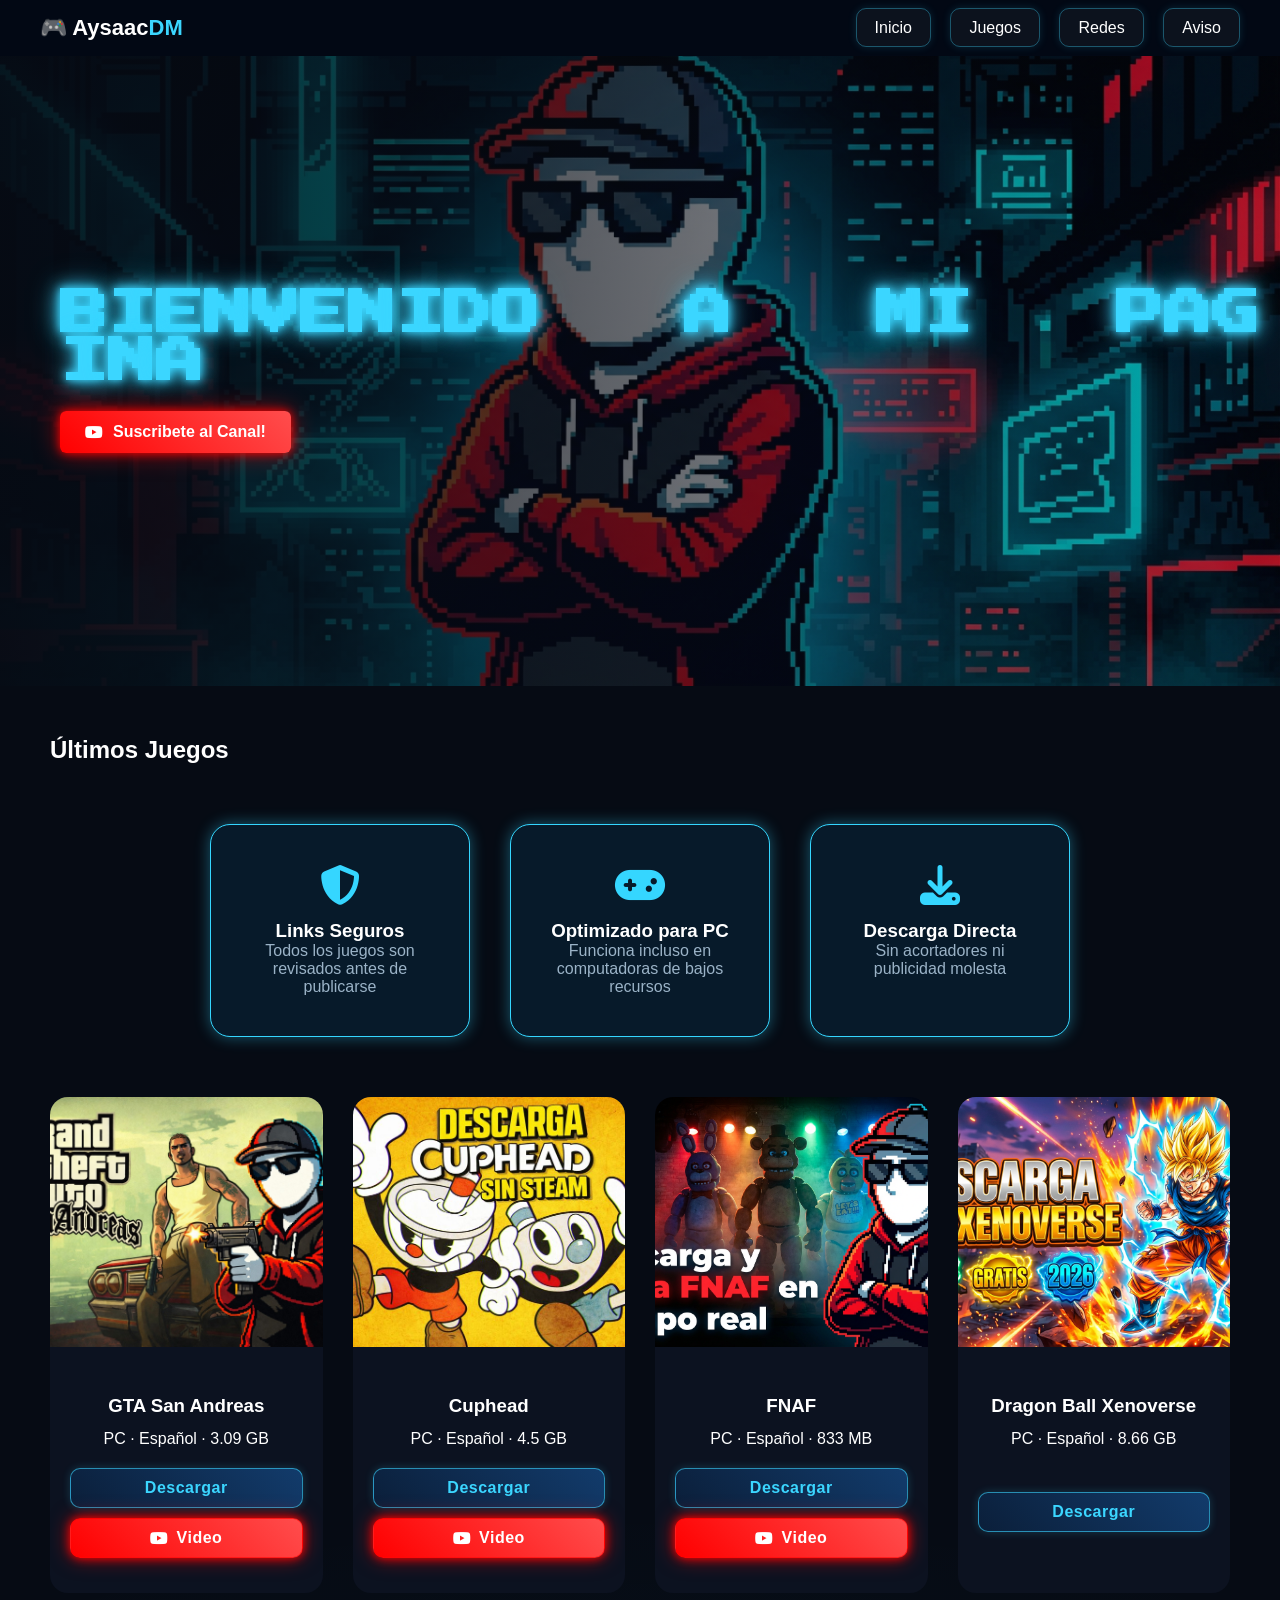
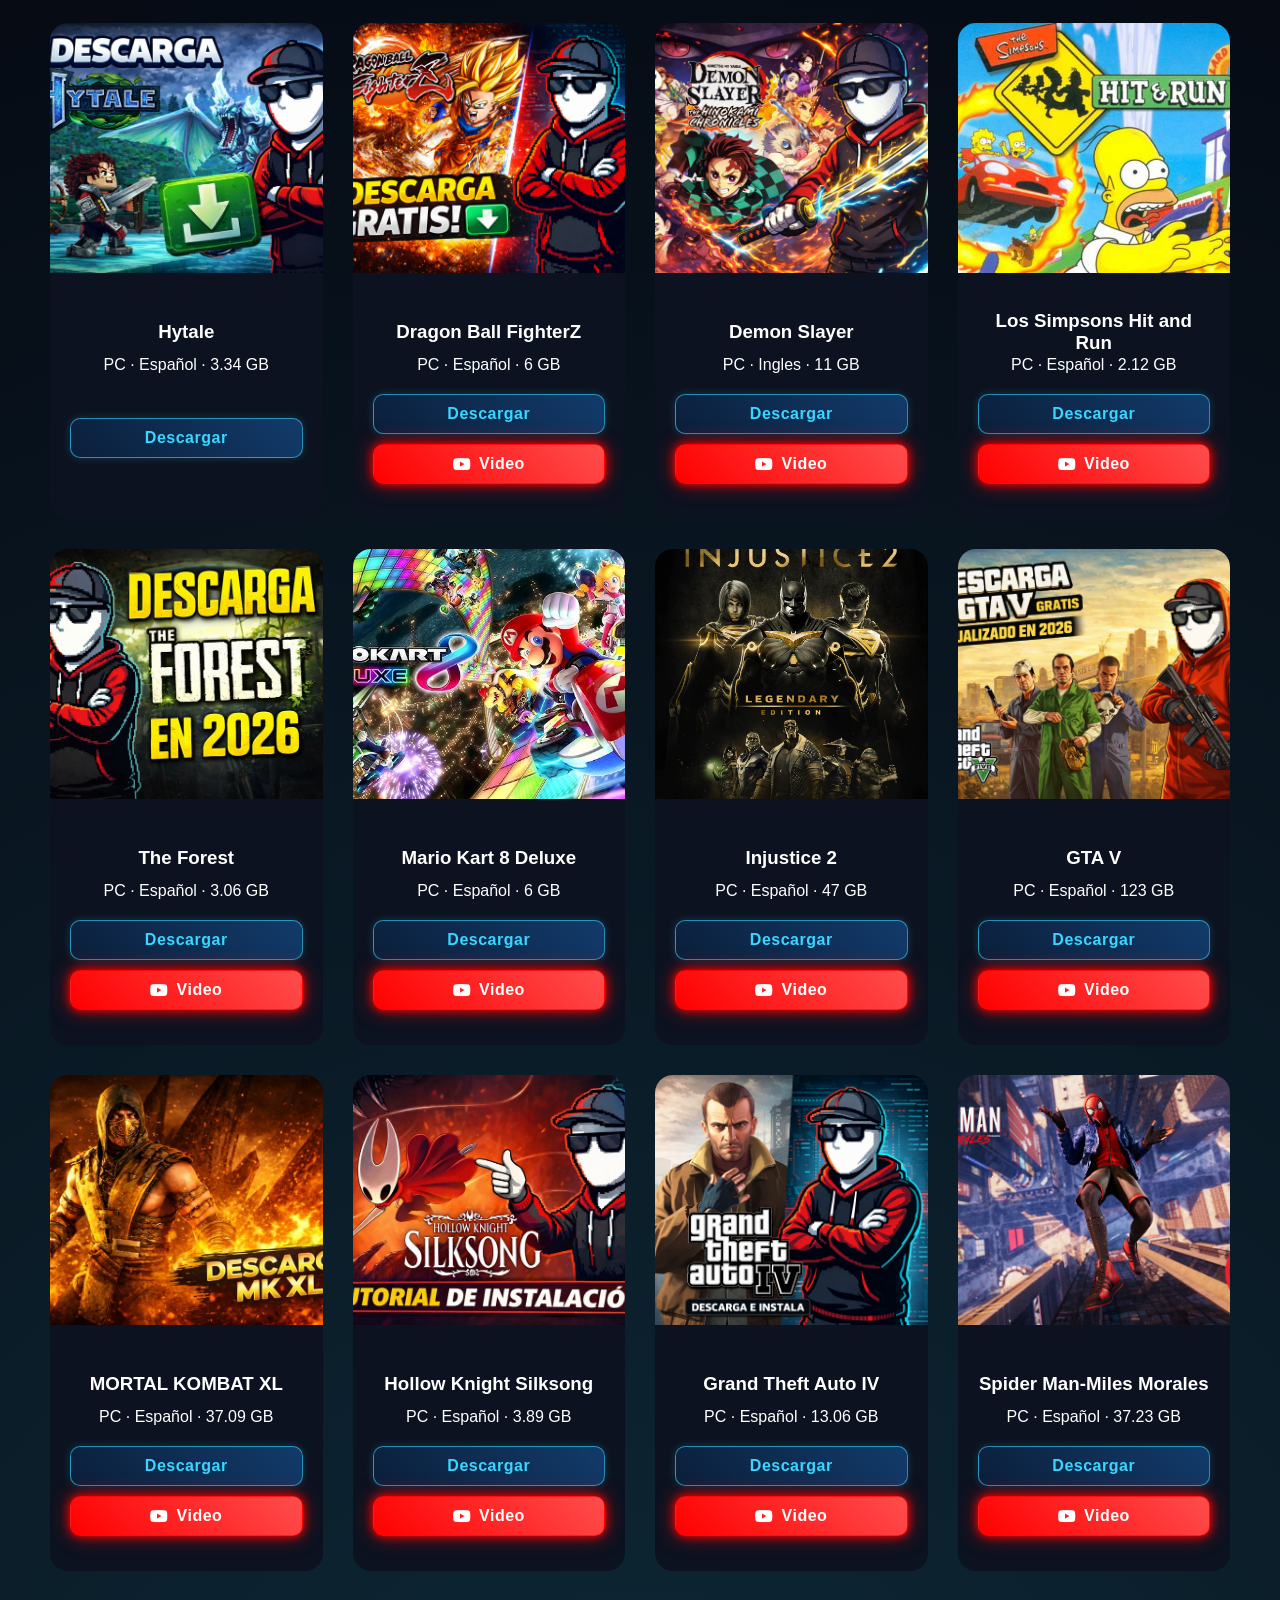
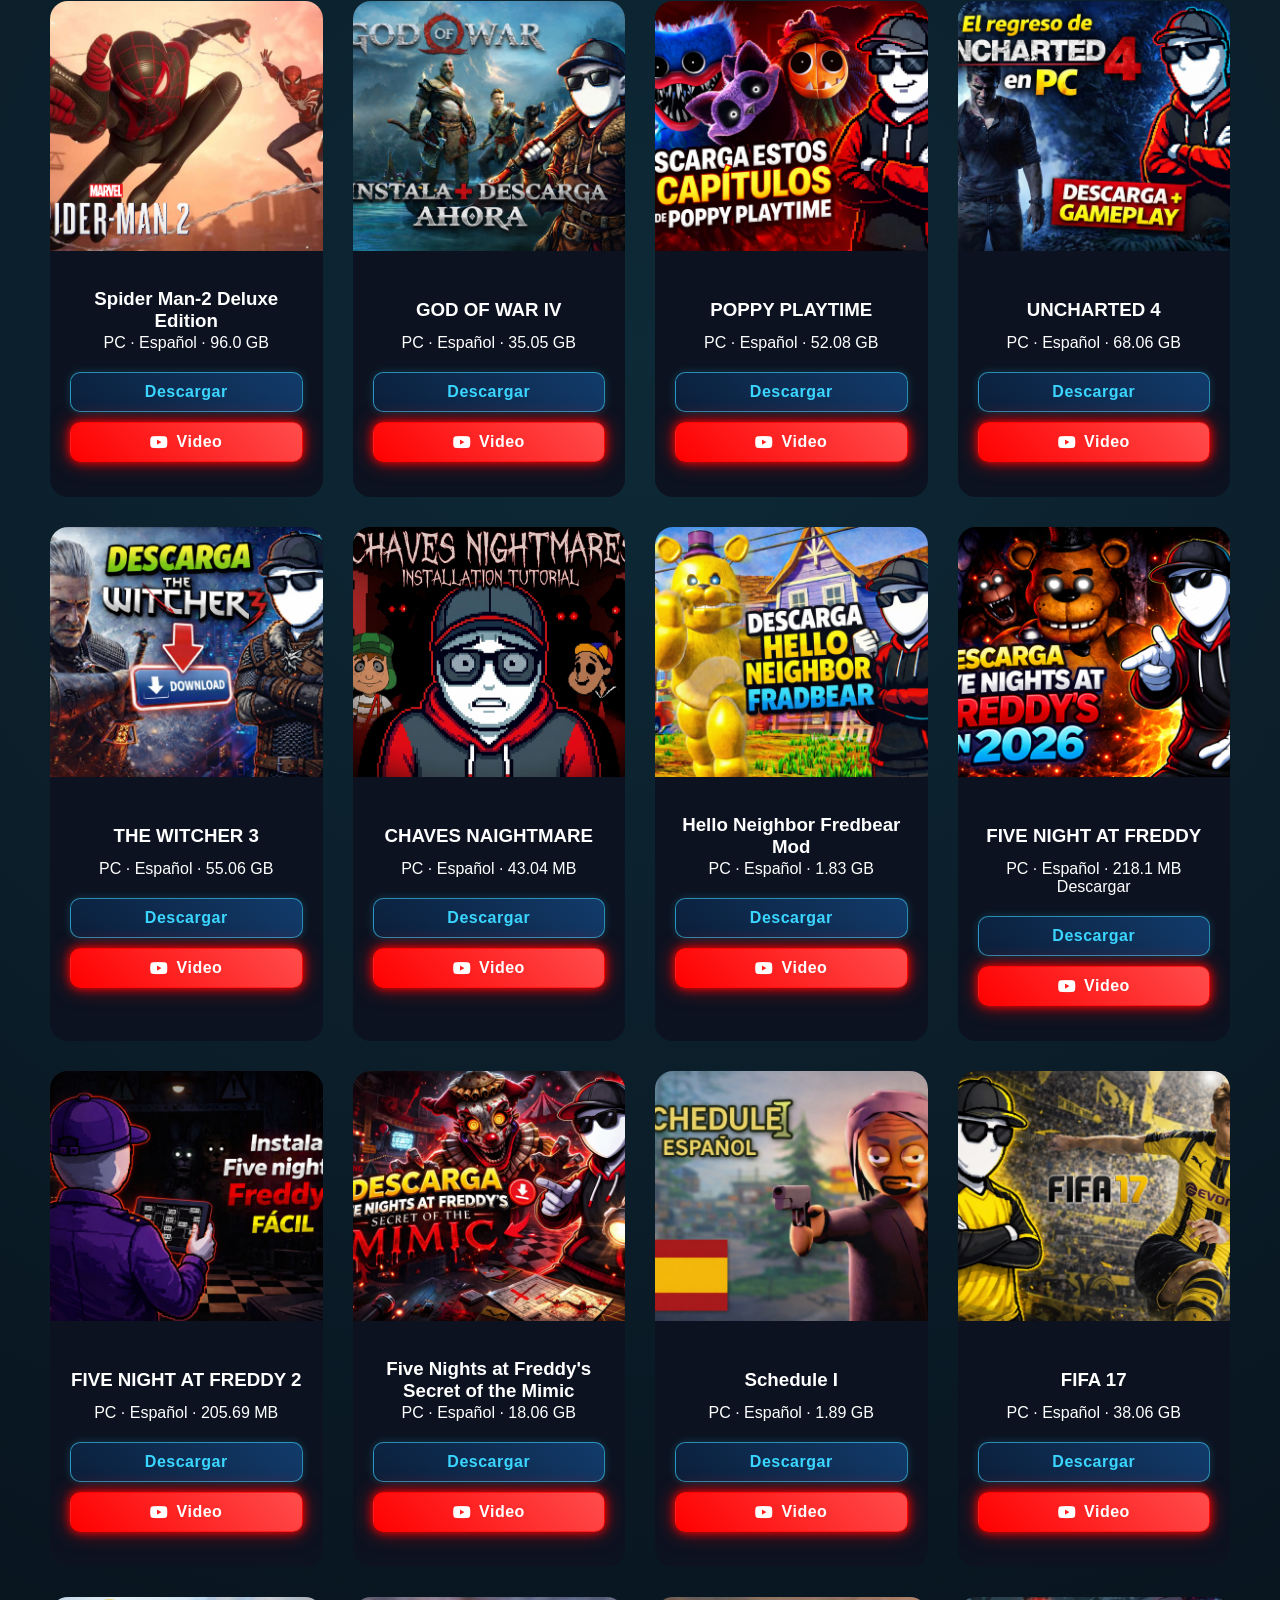
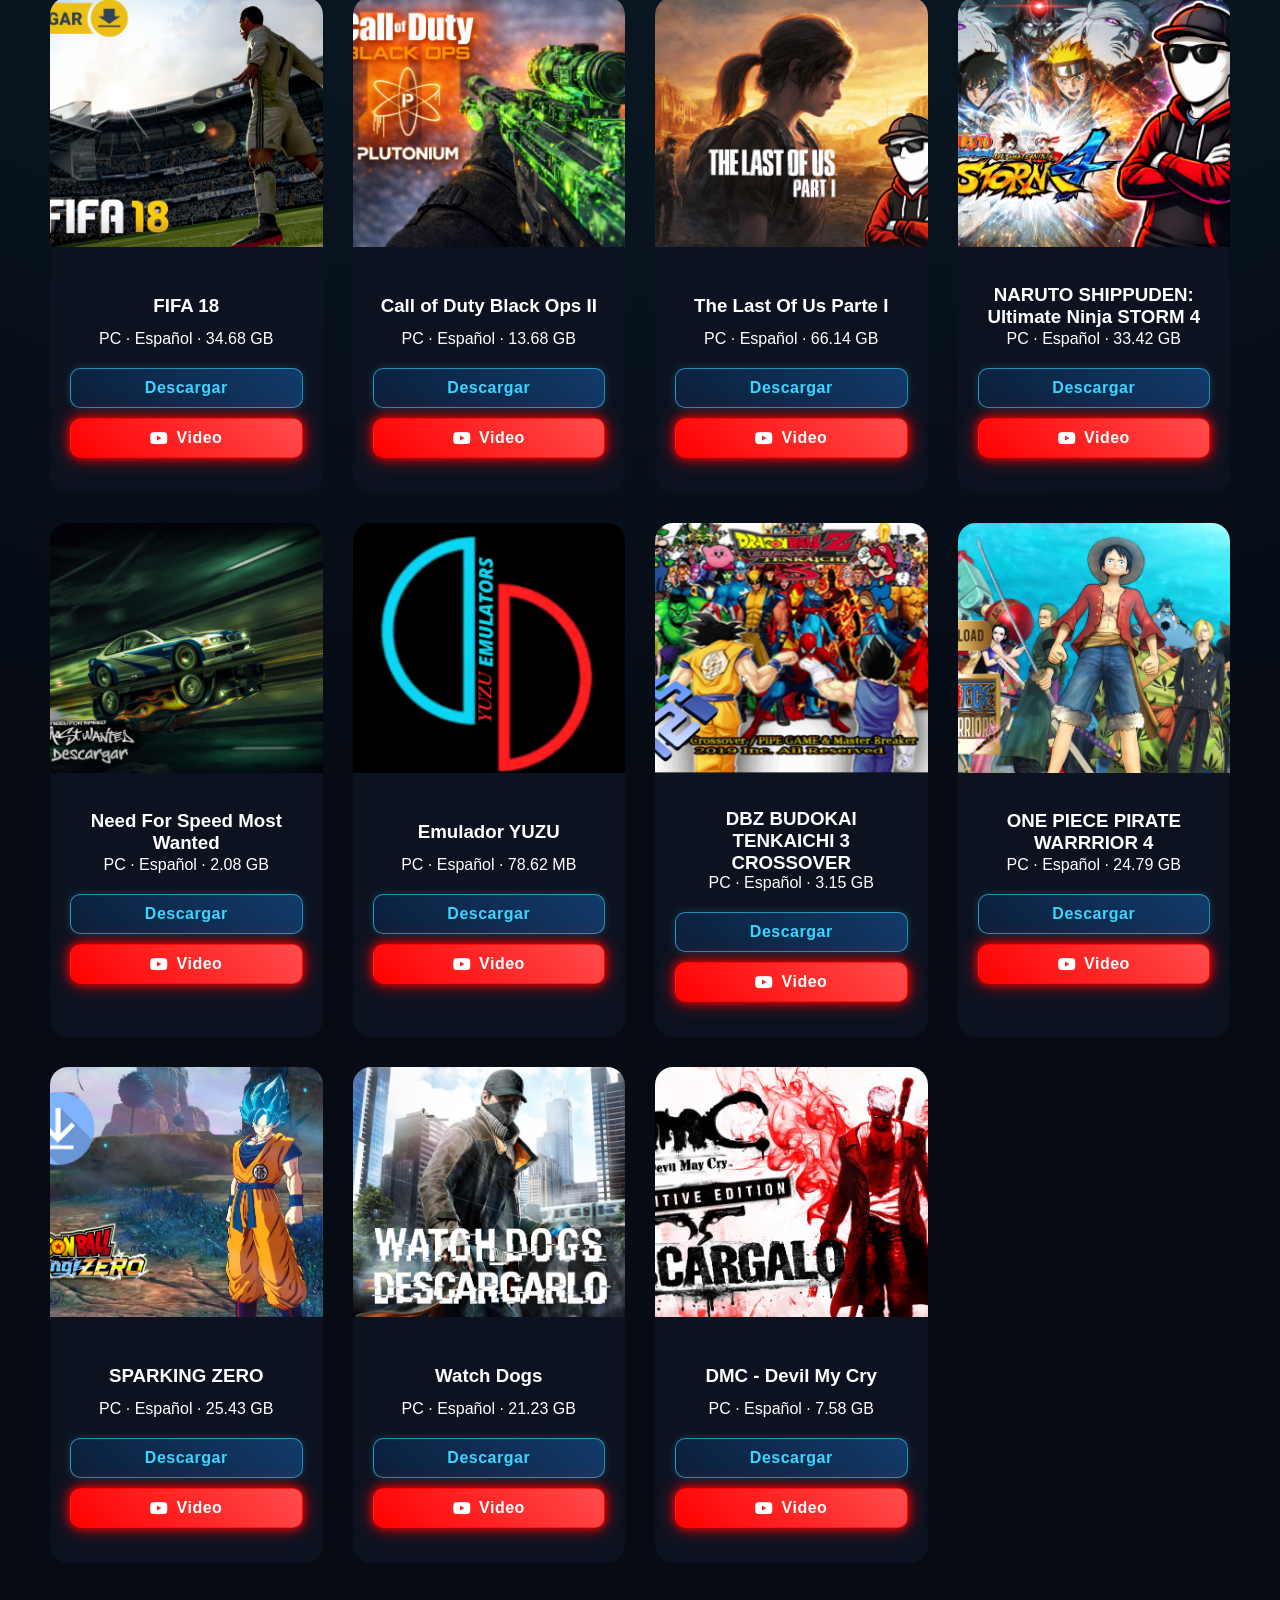
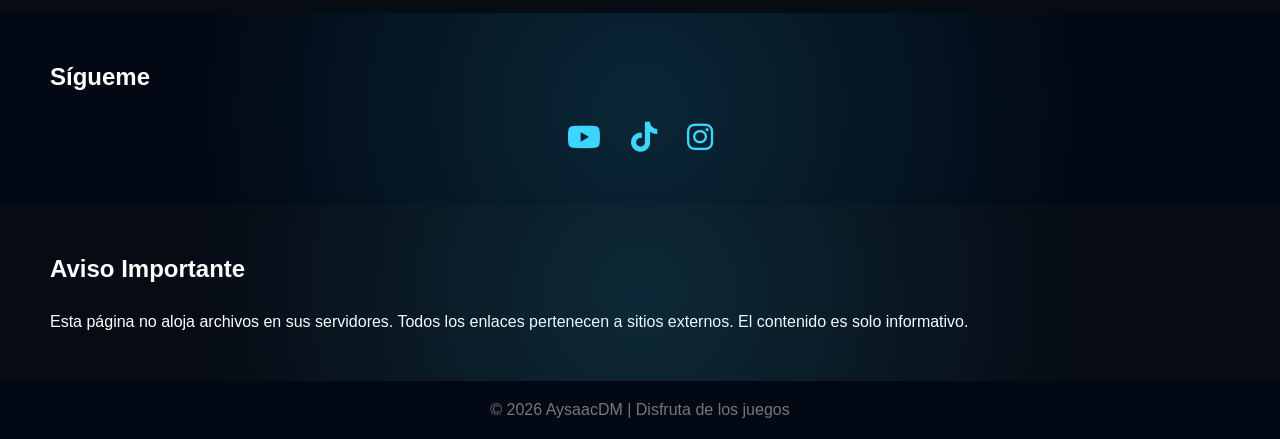
==== commit 693d0ebd: "Update index-test.html" ====
--- a/index-test.html
+++ b/index-test.html
@@ -1189,7 +1189,7 @@
 </div>
 
   <div class="game-card">
-<img src="images/gallery/Juegos/Watch Dogs.jpg">
+<img src="images/gallery/Juegos/DMC.jpg">
 
 <div class="overlay">
   <h4>Requisitos</h4>
